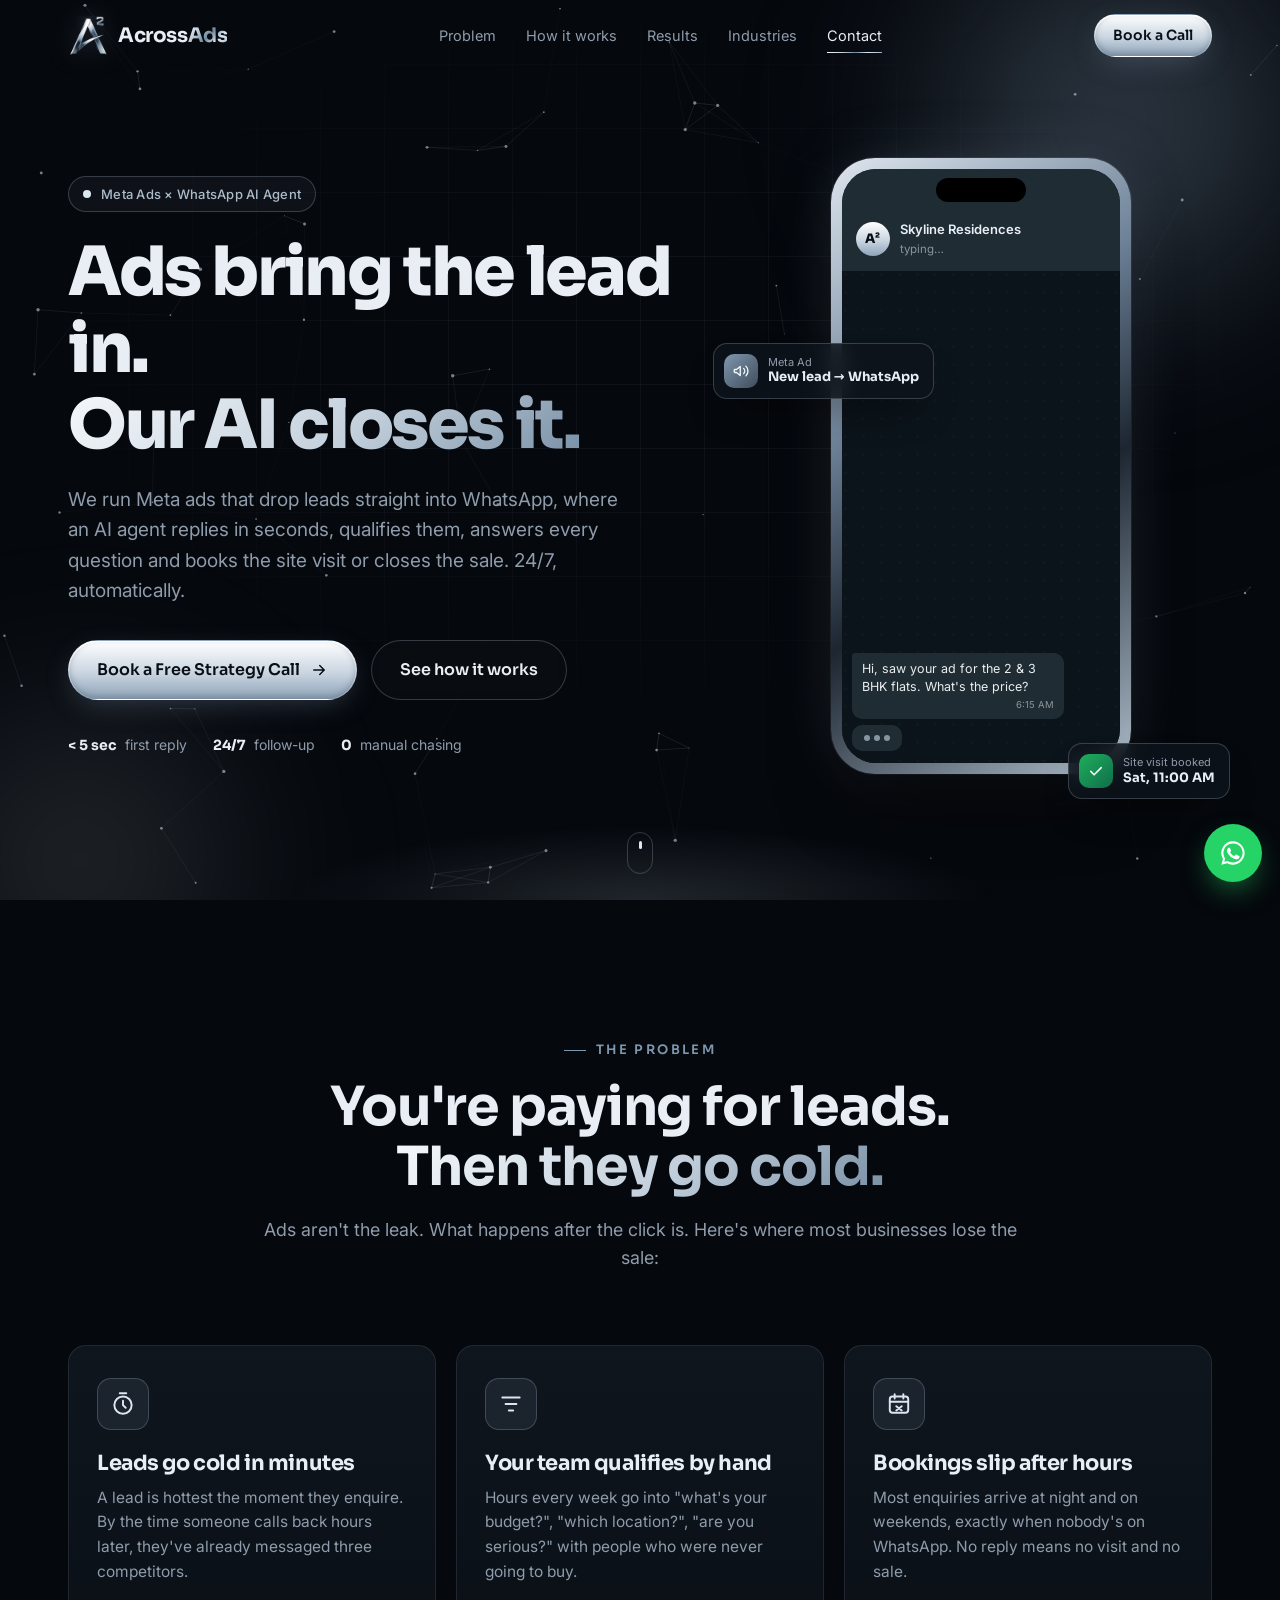
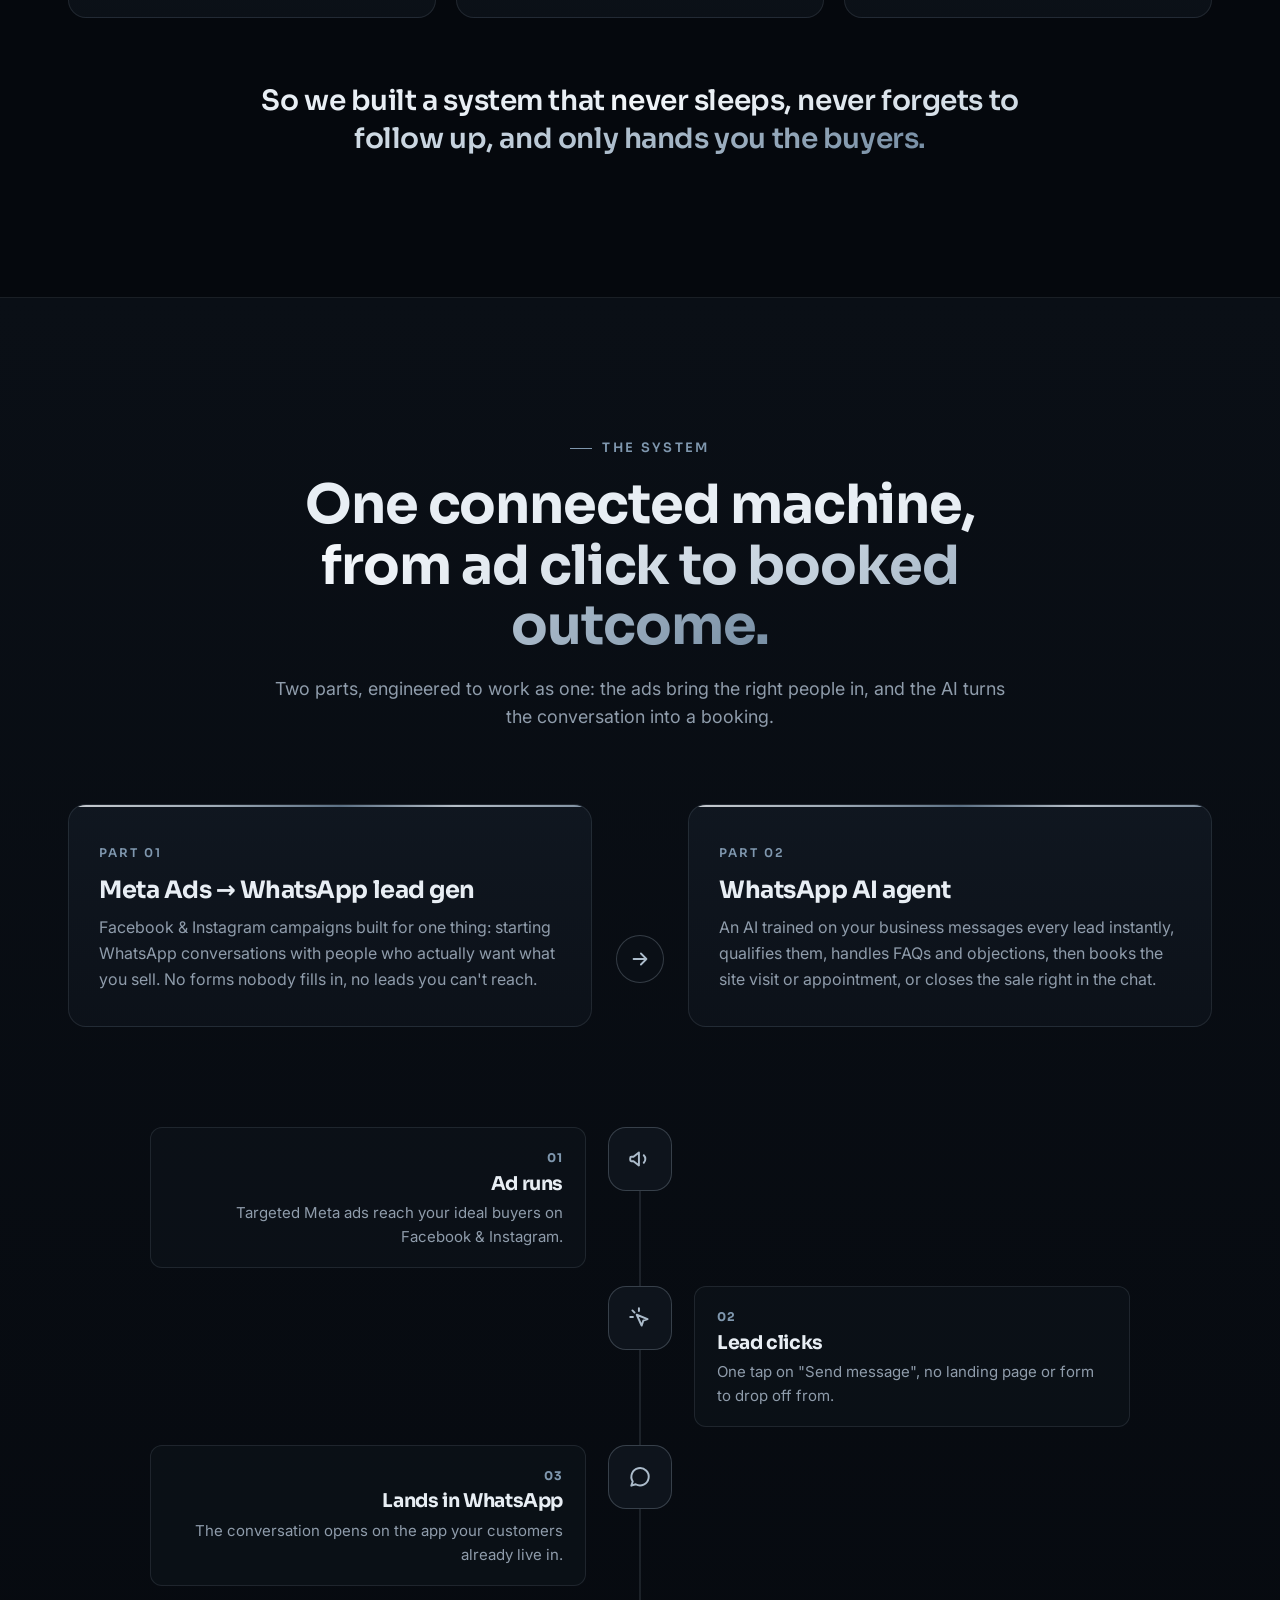
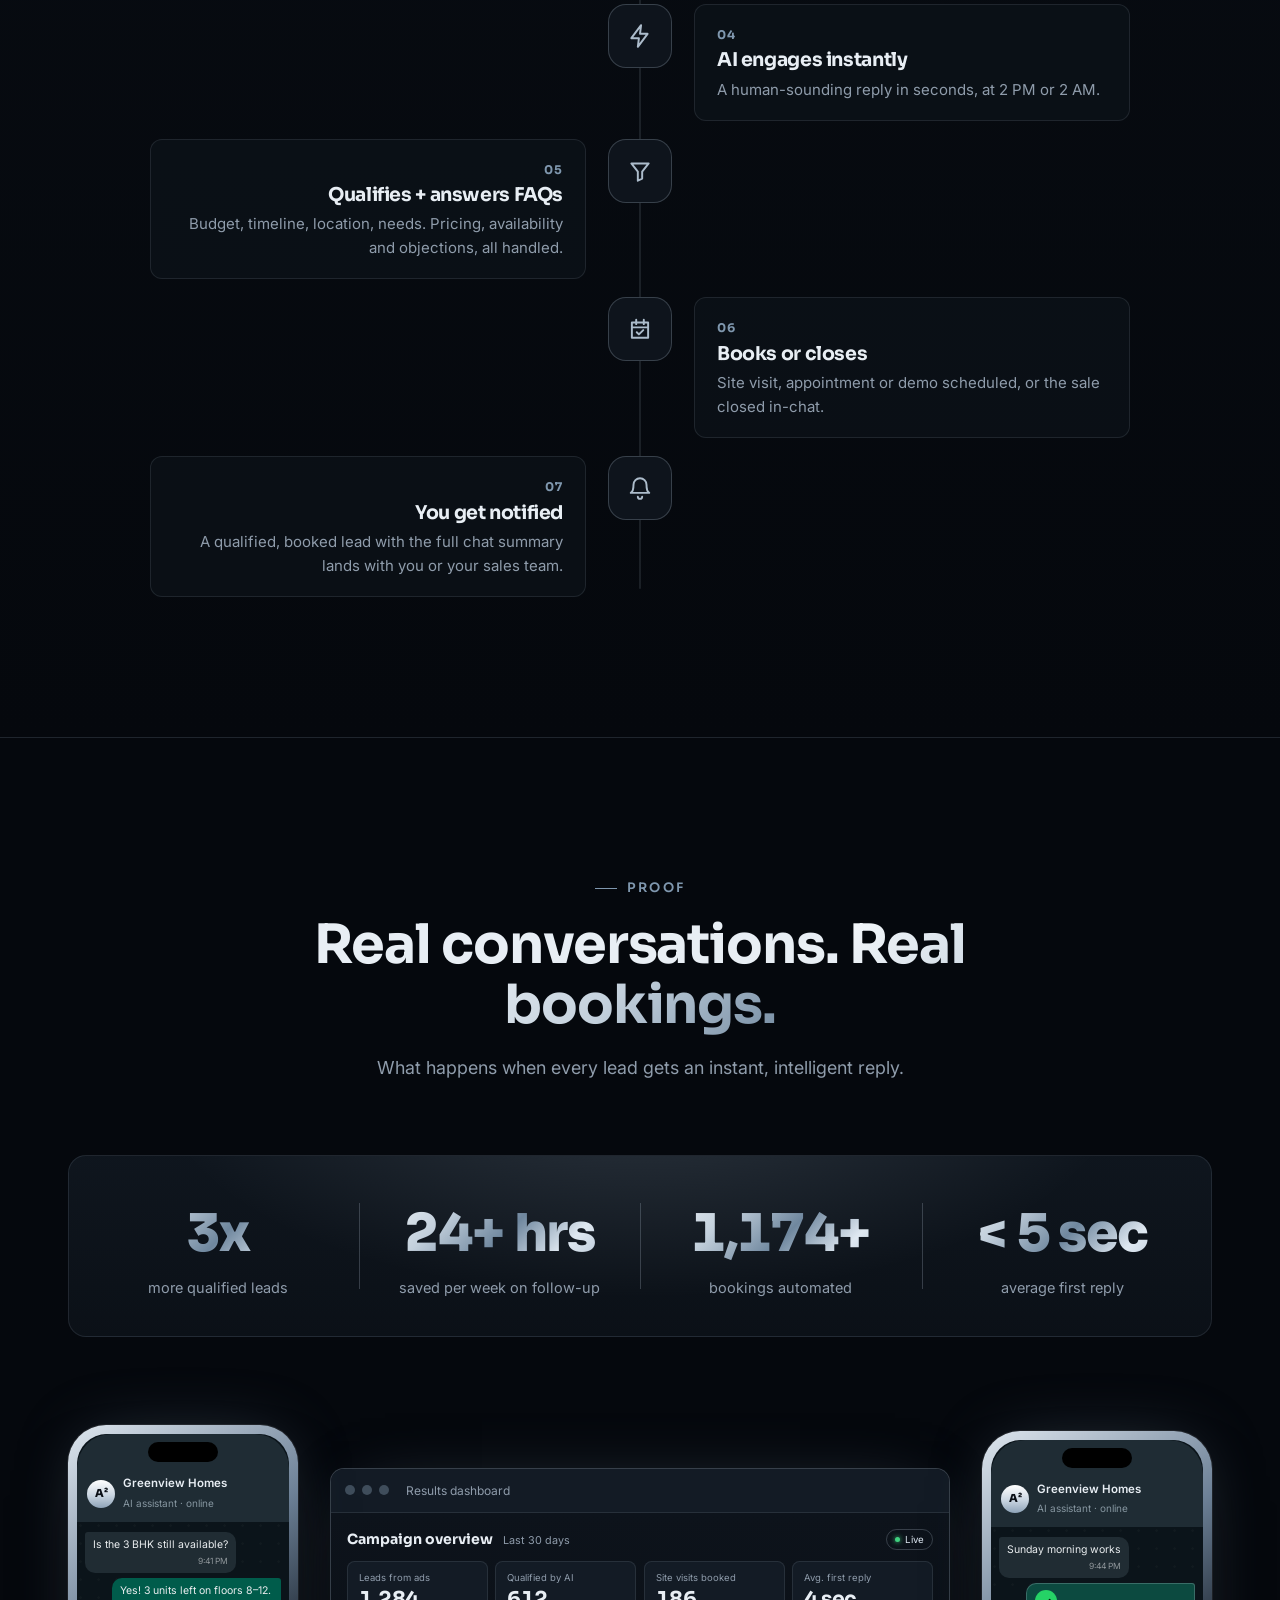
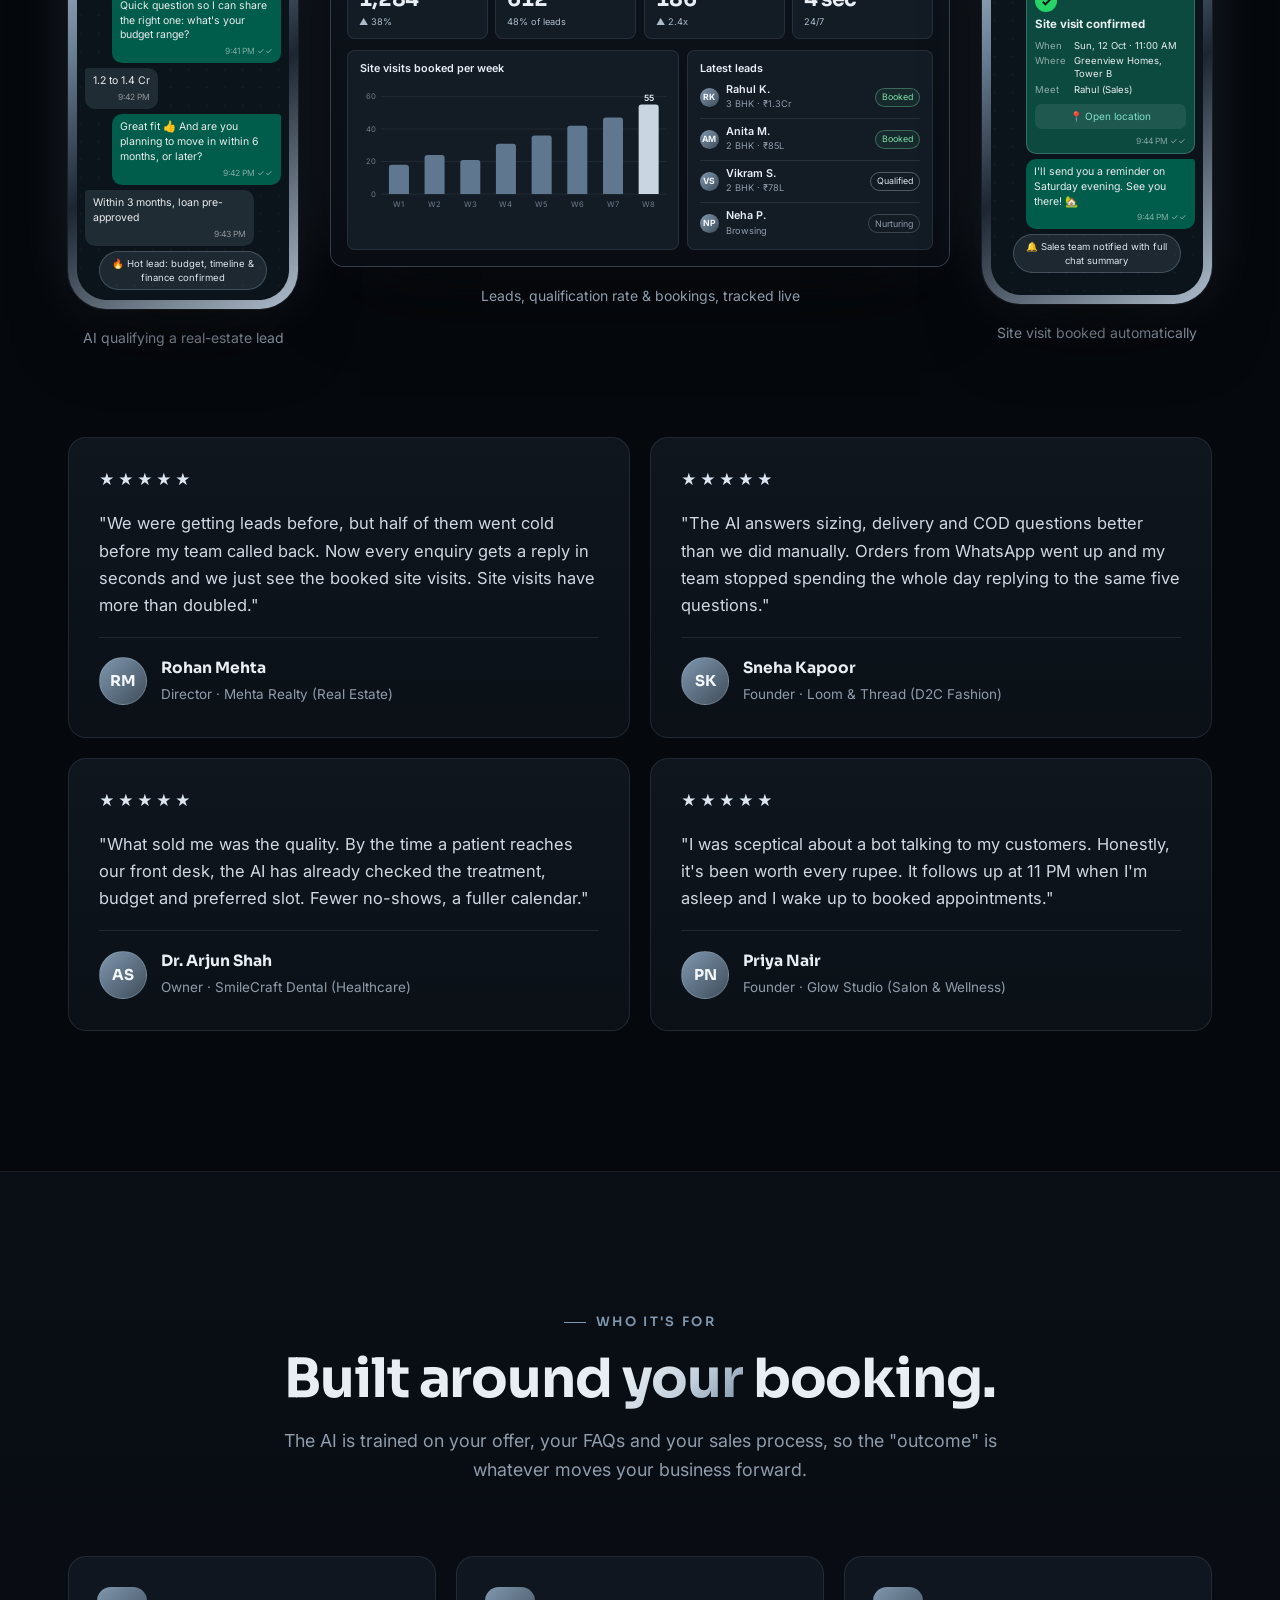
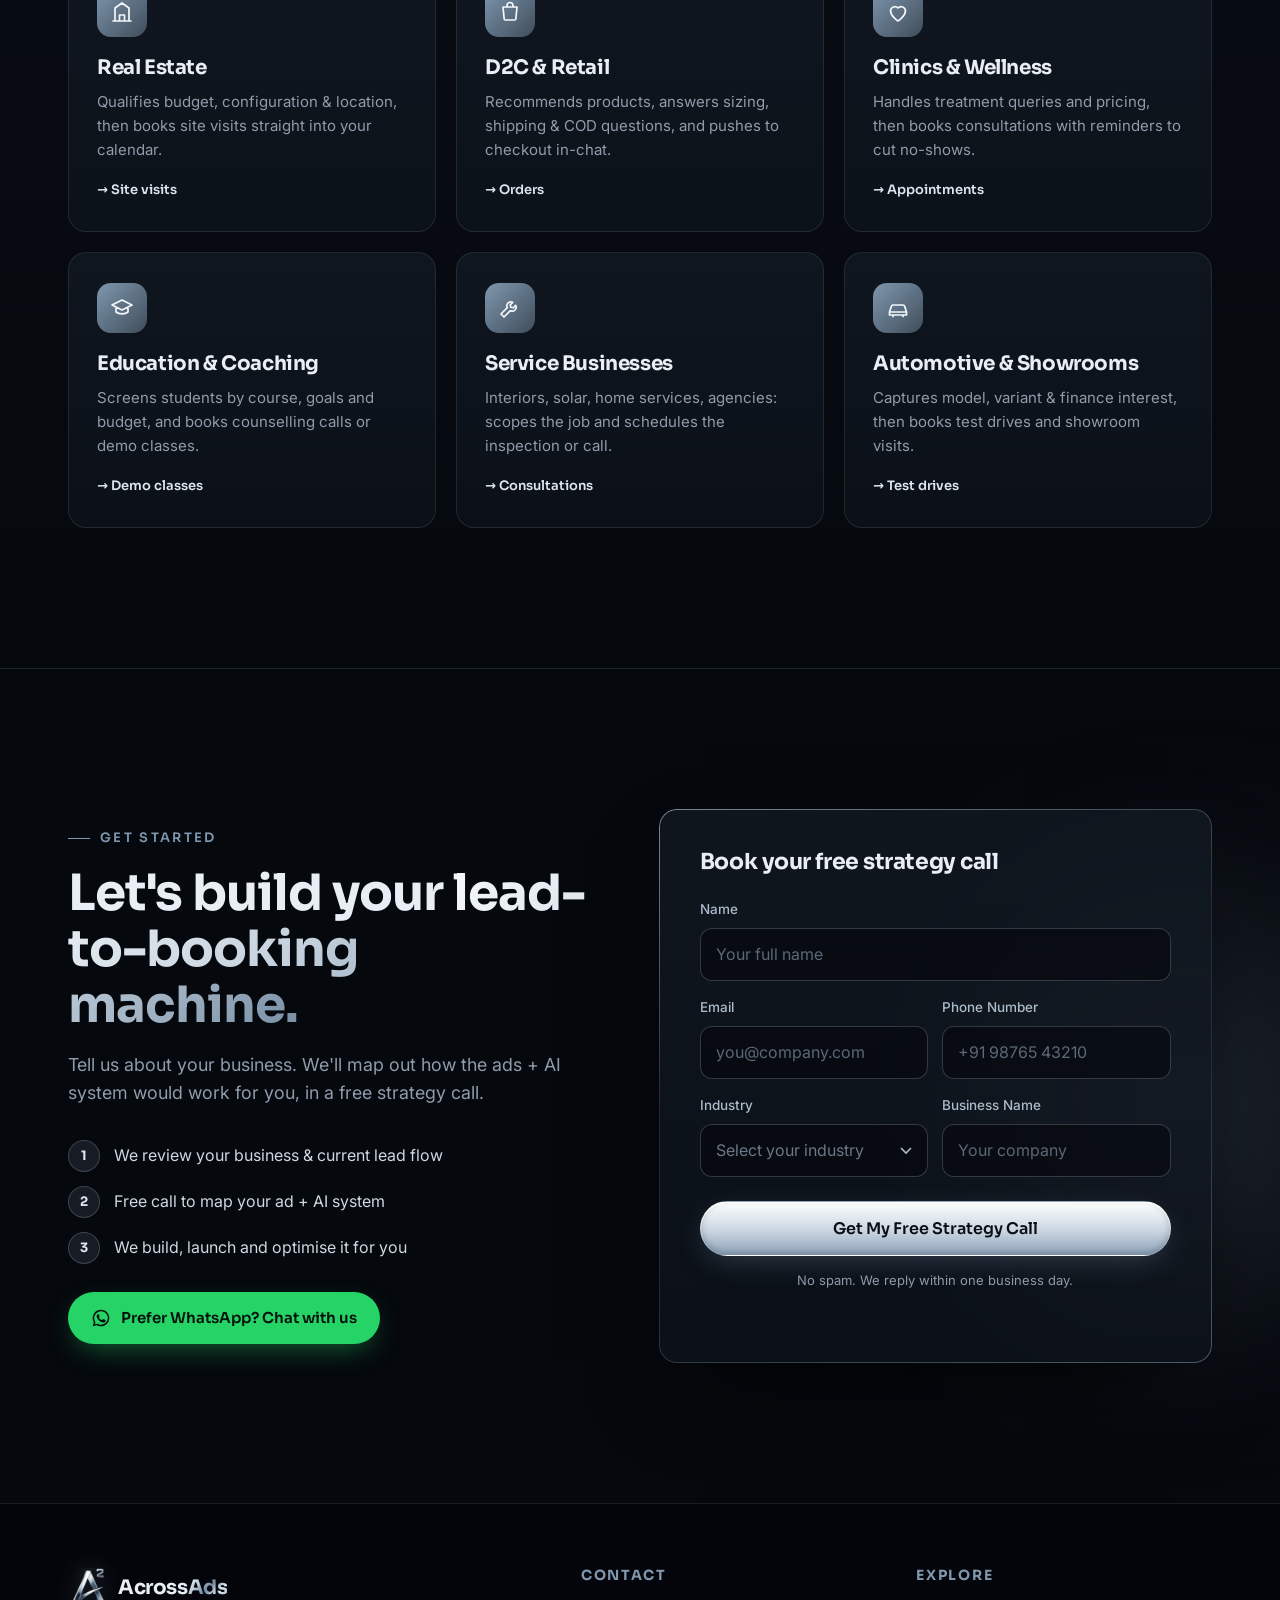
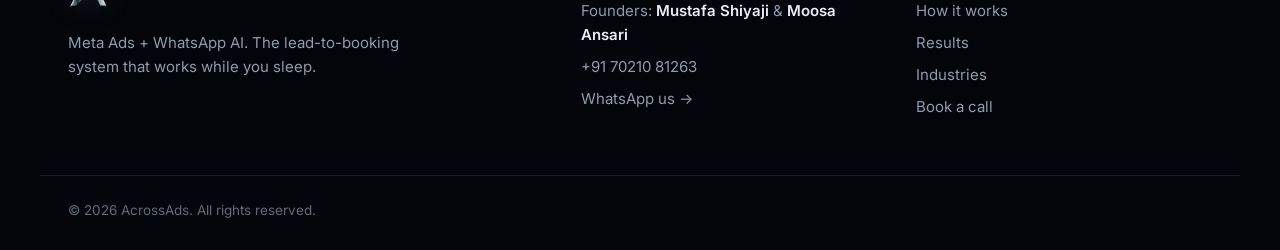
==== acrossads/index.html @ b39dac3d "Move site into acrossads/ so the Vercel build finds it The Vercel project's Root Directory is set to" ====
<!doctype html>
<html lang="en" class="no-js">
<head>
  <meta charset="utf-8" />
  <meta name="viewport" content="width=device-width, initial-scale=1, viewport-fit=cover" />
  <title>AcrossAds | Meta Ads + WhatsApp AI Lead-to-Booking System</title>
  <meta name="description" content="AcrossAds runs Meta ads that send leads straight into WhatsApp, where our AI agent replies instantly, qualifies them and books site visits or closes the sale, 24/7." />
  <meta name="theme-color" content="#05080d" />

  <!-- Social share preview. Swap the image for a 1200x630 banner when you have one. -->
  <meta property="og:title" content="AcrossAds | Ads bring the lead in. Our AI closes it." />
  <meta property="og:description" content="Meta Ads → WhatsApp → AI agent that qualifies and books, automatically." />
  <meta property="og:image" content="assets/logo-full.webp" />

  <link rel="icon" type="image/png" href="assets/favicon.png" />
  <link rel="preconnect" href="https://fonts.googleapis.com" />
  <link rel="preconnect" href="https://fonts.gstatic.com" crossorigin />
  <link href="https://fonts.googleapis.com/css2?family=Sora:wght@500;600;700;800&family=Inter:wght@400;500;600&display=swap" rel="stylesheet" />
  <link rel="stylesheet" href="styles.css" />
</head>
<body>

  <!-- =========================================================
       NAVBAR (sticky)
       ========================================================= -->
  <header class="nav" id="nav">
    <div class="container nav__inner">
      <a href="#top" class="brand" aria-label="AcrossAds home">
        <!-- Logo mark (cropped from your logo, background removed).
             To use a new file, replace assets/logo-mark.webp -->
        <img src="assets/logo-mark.webp" alt="" width="40" height="40" class="brand__mark" />
        <span class="brand__name">Across<span>Ads</span></span>
      </a>

      <nav class="nav__links" id="navLinks" aria-label="Primary">
        <a href="#problem">Problem</a>
        <a href="#system">How it works</a>
        <a href="#proof">Results</a>
        <a href="#industries">Industries</a>
        <a href="#contact">Contact</a>
        <a href="#contact" class="btn btn--chrome nav__cta-mobile">Book a Call</a>
      </nav>

      <div class="nav__right">
        <a href="#contact" class="btn btn--chrome btn--sm nav__cta">Book a Call</a>
        <button class="nav__toggle" id="navToggle" aria-label="Open menu" aria-expanded="false" aria-controls="navLinks">
          <span></span><span></span>
        </button>
      </div>
    </div>
  </header>

  <main id="top">

    <!-- =========================================================
         1. HERO
         ========================================================= -->
    <section class="hero">
      <!-- Animated background: drifting chrome/steel glows + particle mesh (canvas, see script.js) -->
      <div class="hero__bg" aria-hidden="true">
        <div class="orb orb--1" data-parallax="0.15"></div>
        <div class="orb orb--2" data-parallax="-0.1"></div>
        <canvas id="mesh"></canvas>
        <div class="hero__grid"></div>
      </div>

      <div class="container hero__inner">
        <div class="hero__copy">
          <p class="eyebrow reveal"><span class="dot"></span> Meta Ads × WhatsApp AI Agent</p>
          <h1 class="hero__title reveal">
            Ads bring the lead in.<br />
            <span class="chrome-text">Our AI closes it.</span>
          </h1>
          <p class="hero__sub reveal">
            We run Meta ads that drop leads straight into WhatsApp, where an AI agent replies in seconds,
            qualifies them, answers every question and books the site visit or closes the sale. 24/7, automatically.
          </p>
          <div class="hero__ctas reveal">
            <a href="#contact" class="btn btn--chrome btn--lg">
              Book a Free Strategy Call
              <svg viewBox="0 0 24 24" width="18" height="18" aria-hidden="true"><path d="M5 12h14M13 6l6 6-6 6" fill="none" stroke="currentColor" stroke-width="2" stroke-linecap="round" stroke-linejoin="round"/></svg>
            </a>
            <a href="#system" class="btn btn--ghost btn--lg">See how it works</a>
          </div>
          <ul class="hero__chips reveal">
            <li><strong>&lt; 5 sec</strong> first reply</li>
            <li><strong>24/7</strong> follow-up</li>
            <li><strong>0</strong> manual chasing</li>
          </ul>
        </div>

        <!-- Hero phone: animated WhatsApp conversation (messages defined in script.js → HERO_CHAT) -->
        <div class="hero__visual reveal" data-parallax="-0.06">
          <div class="float-card float-card--ad">
            <div class="float-card__icon">
              <svg viewBox="0 0 24 24" width="18" height="18" aria-hidden="true"><path d="M3 11v2a1 1 0 0 0 1 1h2l5 4V6L6 10H4a1 1 0 0 0-1 1zM15.5 8.5a5 5 0 0 1 0 7M18.5 5.5a9 9 0 0 1 0 13" fill="none" stroke="currentColor" stroke-width="1.8" stroke-linecap="round" stroke-linejoin="round"/></svg>
            </div>
            <div><small>Meta Ad</small><b>New lead → WhatsApp</b></div>
          </div>

          <div class="phone">
            <div class="phone__notch"></div>
            <div class="wa">
              <div class="wa__head">
                <div class="wa__avatar">A²</div>
                <div>
                  <b>Skyline Residences</b>
                  <small id="waStatus">AI assistant · online</small>
                </div>
              </div>
              <div class="wa__body" id="heroChat" aria-live="polite"></div>
            </div>
          </div>

          <div class="float-card float-card--booked">
            <div class="float-card__icon float-card__icon--ok">
              <svg viewBox="0 0 24 24" width="18" height="18" aria-hidden="true"><path d="M5 12.5l4.5 4.5L19 7.5" fill="none" stroke="currentColor" stroke-width="2.2" stroke-linecap="round" stroke-linejoin="round"/></svg>
            </div>
            <div><small>Site visit booked</small><b>Sat, 11:00 AM</b></div>
          </div>
        </div>
      </div>

      <a href="#problem" class="scroll-cue" aria-label="Scroll down"><span></span></a>
    </section>

    <!-- =========================================================
         2. THE PROBLEM
         ========================================================= -->
    <section class="section" id="problem">
      <div class="container">
        <div class="section__head reveal">
          <p class="kicker">The problem</p>
          <h2>You're paying for leads. <span class="chrome-text">Then they go cold.</span></h2>
          <p class="lead">Ads aren't the leak. What happens after the click is. Here's where most businesses lose the sale:</p>
        </div>

        <div class="problem-grid">
          <article class="p-card reveal">
            <div class="p-card__icon">
              <svg viewBox="0 0 24 24" width="26" height="26" aria-hidden="true"><circle cx="12" cy="13" r="8" fill="none" stroke="currentColor" stroke-width="1.8"/><path d="M12 9v4l2.5 2.5M9 2h6" fill="none" stroke="currentColor" stroke-width="1.8" stroke-linecap="round"/></svg>
            </div>
            <h3>Leads go cold in minutes</h3>
            <p>A lead is hottest the moment they enquire. By the time someone calls back hours later, they've already messaged three competitors.</p>
          </article>

          <article class="p-card reveal">
            <div class="p-card__icon">
              <svg viewBox="0 0 24 24" width="26" height="26" aria-hidden="true"><path d="M4 6h16M7 12h10M10 18h4" fill="none" stroke="currentColor" stroke-width="1.8" stroke-linecap="round"/></svg>
            </div>
            <h3>Your team qualifies by hand</h3>
            <p>Hours every week go into "what's your budget?", "which location?", "are you serious?" with people who were never going to buy.</p>
          </article>

          <article class="p-card reveal">
            <div class="p-card__icon">
              <svg viewBox="0 0 24 24" width="26" height="26" aria-hidden="true"><rect x="3.5" y="5" width="17" height="15" rx="2.5" fill="none" stroke="currentColor" stroke-width="1.8"/><path d="M3.5 10h17M8 3v4M16 3v4M9.5 14l5 4M14.5 14l-5 4" fill="none" stroke="currentColor" stroke-width="1.8" stroke-linecap="round"/></svg>
            </div>
            <h3>Bookings slip after hours</h3>
            <p>Most enquiries arrive at night and on weekends, exactly when nobody's on WhatsApp. No reply means no visit and no sale.</p>
          </article>
        </div>

        <p class="problem__bridge reveal">
          So we built a system that <span class="chrome-text">never sleeps, never forgets to follow up, and only hands you the buyers.</span>
        </p>
      </div>
    </section>

    <!-- =========================================================
         3. THE SYSTEM (how it works)
         ========================================================= -->
    <section class="section section--alt" id="system">
      <div class="container">
        <div class="section__head reveal">
          <p class="kicker">The system</p>
          <h2>One connected machine, <span class="chrome-text">from ad click to booked outcome.</span></h2>
          <p class="lead">Two parts, engineered to work as one: the ads bring the right people in, and the AI turns the conversation into a booking.</p>
        </div>

        <!-- Two pillars -->
        <div class="pillars">
          <div class="pillar reveal">
            <span class="pillar__num">Part 01</span>
            <h3>Meta Ads → WhatsApp lead gen</h3>
            <p>Facebook &amp; Instagram campaigns built for one thing: starting WhatsApp conversations with people who actually want what you sell. No forms nobody fills in, no leads you can't reach.</p>
          </div>
          <div class="pillar__link" aria-hidden="true">
            <span></span>
            <svg viewBox="0 0 24 24" width="22" height="22"><path d="M5 12h14M13 6l6 6-6 6" fill="none" stroke="currentColor" stroke-width="2" stroke-linecap="round" stroke-linejoin="round"/></svg>
          </div>
          <div class="pillar reveal">
            <span class="pillar__num">Part 02</span>
            <h3>WhatsApp AI agent</h3>
            <p>An AI trained on your business messages every lead instantly, qualifies them, handles FAQs and objections, then books the site visit or appointment, or closes the sale right in the chat.</p>
          </div>
        </div>

        <!-- Step-by-step flow. The line fills as you scroll (script.js → flow progress). -->
        <div class="flow" id="flow">
          <div class="flow__track" aria-hidden="true"><div class="flow__fill" id="flowFill"></div></div>
          <ol class="flow__list">

          <li class="step reveal">
            <div class="step__icon"><svg viewBox="0 0 24 24" aria-hidden="true"><path d="M3 11v2a1 1 0 0 0 1 1h2l5 4V6L6 10H4a1 1 0 0 0-1 1zM15.5 8.5a5 5 0 0 1 0 7" /></svg></div>
            <div class="step__body"><span class="step__n">01</span><h4>Ad runs</h4><p>Targeted Meta ads reach your ideal buyers on Facebook &amp; Instagram.</p></div>
          </li>
          <li class="step reveal">
            <div class="step__icon"><svg viewBox="0 0 24 24" aria-hidden="true"><path d="M9 9l10 4-4 1.5L13.5 19z M5 5l2 2M11 3v2.5M3 11h2.5" /></svg></div>
            <div class="step__body"><span class="step__n">02</span><h4>Lead clicks</h4><p>One tap on "Send message", no landing page or form to drop off from.</p></div>
          </li>
          <li class="step reveal">
            <div class="step__icon"><svg viewBox="0 0 24 24" aria-hidden="true"><path d="M4 20l1.3-3.9A8 8 0 1 1 8 18.7z" /></svg></div>
            <div class="step__body"><span class="step__n">03</span><h4>Lands in WhatsApp</h4><p>The conversation opens on the app your customers already live in.</p></div>
          </li>
          <li class="step reveal">
            <div class="step__icon"><svg viewBox="0 0 24 24" aria-hidden="true"><path d="M13 2L4 14h7l-1 8 9-12h-7z" /></svg></div>
            <div class="step__body"><span class="step__n">04</span><h4>AI engages instantly</h4><p>A human-sounding reply in seconds, at 2 PM or 2 AM.</p></div>
          </li>
          <li class="step reveal">
            <div class="step__icon"><svg viewBox="0 0 24 24" aria-hidden="true"><path d="M4 5h16l-6 7.5V19l-4 2v-8.5z" /></svg></div>
            <div class="step__body"><span class="step__n">05</span><h4>Qualifies + answers FAQs</h4><p>Budget, timeline, location, needs. Pricing, availability and objections, all handled.</p></div>
          </li>
          <li class="step reveal">
            <div class="step__icon"><svg viewBox="0 0 24 24" aria-hidden="true"><path d="M4.5 6h15v14h-15zM4.5 10.5h15M8.5 3.5v4M15.5 3.5v4M9 15l2 2 4-4" /></svg></div>
            <div class="step__body"><span class="step__n">06</span><h4>Books or closes</h4><p>Site visit, appointment or demo scheduled, or the sale closed in-chat.</p></div>
          </li>
          <li class="step reveal">
            <div class="step__icon"><svg viewBox="0 0 24 24" aria-hidden="true"><path d="M6 9a6 6 0 1 1 12 0c0 6 2.5 7.5 2.5 7.5h-17S6 15 6 9zM10 20a2 2 0 0 0 4 0" /></svg></div>
            <div class="step__body"><span class="step__n">07</span><h4>You get notified</h4><p>A qualified, booked lead with the full chat summary lands with you or your sales team.</p></div>
          </li>
          </ol>
        </div>
      </div>
    </section>

    <!-- =========================================================
         4. PROOF / SOCIAL PROOF
         ========================================================= -->
    <section class="section" id="proof">
      <div class="container">
        <div class="section__head reveal">
          <p class="kicker">Proof</p>
          <h2>Real conversations. <span class="chrome-text">Real bookings.</span></h2>
          <p class="lead">What happens when every lead gets an instant, intelligent reply.</p>
        </div>

        <!-- STAT STRIP
             ✏️ EDIT: change data-count (the number), data-suffix / data-prefix, and the label text.
             Counters animate from 0 when scrolled into view. -->
        <div class="stats reveal">
          <div class="stat">
            <span class="stat__num" data-count="3" data-suffix="x">0</span>
            <span class="stat__label">more qualified leads</span>
          </div>
          <div class="stat">
            <span class="stat__num" data-count="25" data-suffix="+ hrs">0</span>
            <span class="stat__label">saved per week on follow-up</span>
          </div>
          <div class="stat">
            <span class="stat__num" data-count="1200" data-suffix="+">0</span>
            <span class="stat__label">bookings automated</span>
          </div>
          <div class="stat">
            <span class="stat__num" data-count="5" data-prefix="&lt; " data-suffix=" sec">0</span>
            <span class="stat__label">average first reply</span>
          </div>
        </div>

        <!-- SCREENSHOT MOCKUPS
             These are built in HTML (sample data) so the section looks complete before you have real screenshots.
             ✏️ EDIT: change the names/numbers directly below, OR replace a whole mockup
             (the <div class="wa wa--mini">…</div> or <div class="dash">…</div> inside a frame) with:  <img src="assets/your-screenshot.jpg" alt="Describe it" />
             Phone frames suit tall WhatsApp screenshots (≈ 9:19.5). The browser frame suits dashboards (≈ 16:10). -->
        <div class="shots">
          <figure class="shot reveal">
            <div class="phone phone--sm">
              <div class="phone__notch"></div>
              <div class="phone__screen">
                <div class="wa wa--mini">
                <div class="wa__head">
                  <div class="wa__avatar">A²</div>
                  <div><b>Greenview Homes</b><small>AI assistant · online</small></div>
                </div>
                <div class="wa__body">
                  <div class="msg msg--in">Is the 3 BHK still available?<small>9:41 PM</small></div>
                  <div class="msg msg--out">Yes! 3 units left on floors 8–12. Quick question so I can share the right one: what's your budget range?<small>9:41 PM ✓✓</small></div>
                  <div class="msg msg--in">1.2 to 1.4 Cr<small>9:42 PM</small></div>
                  <div class="msg msg--out">Great fit 👍 And are you planning to move in within 6 months, or later?<small>9:42 PM ✓✓</small></div>
                  <div class="msg msg--in">Within 3 months, loan pre-approved<small>9:43 PM</small></div>
                  <div class="msg msg--tag">🔥 Hot lead: budget, timeline &amp; finance confirmed</div>
                </div>
              </div>
              </div>
            </div>
            <figcaption>AI qualifying a real-estate lead</figcaption>
          </figure>

          <figure class="shot shot--wide reveal">
            <div class="browser">
              <div class="browser__bar"><i></i><i></i><i></i><span>Results dashboard</span></div>
              <div class="browser__screen">
                <div class="dash">
                  <div class="dash__top">
                    <div><b>Campaign overview</b><span>Last 30 days</span></div>
                    <span class="dash__live"><i></i>Live</span>
                  </div>
                  <div class="dash__kpis">
                    <div class="kpi"><span>Leads from ads</span><b>1,284</b><em>▲ 38%</em></div>
                    <div class="kpi"><span>Qualified by AI</span><b>612</b><em>48% of leads</em></div>
                    <div class="kpi"><span>Site visits booked</span><b>186</b><em>▲ 2.4x</em></div>
                    <div class="kpi"><span>Avg. first reply</span><b>4 sec</b><em>24/7</em></div>
                  </div>
                  <div class="dash__main">
                    <div class="dash__panel">
                      <p class="dash__h">Site visits booked per week</p>
                      <svg class="dash__svg" viewBox="0 0 320 132" role="img" aria-label="Site visits booked per week, rising from 18 in week 1 to 55 in week 8"><line x1="22" x2="320" y1="116.0" y2="116.0" class="g"/><text x="17" y="119.0" text-anchor="end">0</text><line x1="22" x2="320" y1="82.0" y2="82.0" class="g"/><text x="17" y="85.0" text-anchor="end">20</text><line x1="22" x2="320" y1="48.0" y2="48.0" class="g"/><text x="17" y="51.0" text-anchor="end">40</text><line x1="22" x2="320" y1="14.0" y2="14.0" class="g"/><text x="17" y="17.0" text-anchor="end">60</text><path d="M30.2,116.0V88.4Q30.2,85.4 33.2,85.4H48.1Q51.1,85.4 51.1,88.4V116.0Z" class="b"><title>W1: 18 site visits booked</title></path><text x="40.6" y="129" text-anchor="middle">W1</text><path d="M67.4,116.0V78.2Q67.4,75.2 70.4,75.2H85.3Q88.3,75.2 88.3,78.2V116.0Z" class="b"><title>W2: 24 site visits booked</title></path><text x="77.9" y="129" text-anchor="middle">W2</text><path d="M104.7,116.0V83.3Q104.7,80.3 107.7,80.3H122.6Q125.6,80.3 125.6,83.3V116.0Z" class="b"><title>W3: 21 site visits booked</title></path><text x="115.1" y="129" text-anchor="middle">W3</text><path d="M141.9,116.0V66.3Q141.9,63.3 144.9,63.3H159.8Q162.8,63.3 162.8,66.3V116.0Z" class="b"><title>W4: 31 site visits booked</title></path><text x="152.4" y="129" text-anchor="middle">W4</text><path d="M179.2,116.0V57.8Q179.2,54.8 182.2,54.8H197.1Q200.1,54.8 200.1,57.8V116.0Z" class="b"><title>W5: 36 site visits booked</title></path><text x="189.6" y="129" text-anchor="middle">W5</text><path d="M216.4,116.0V47.6Q216.4,44.6 219.4,44.6H234.3Q237.3,44.6 237.3,47.6V116.0Z" class="b"><title>W6: 42 site visits booked</title></path><text x="226.9" y="129" text-anchor="middle">W6</text><path d="M253.7,116.0V39.1Q253.7,36.1 256.7,36.1H271.6Q274.6,36.1 274.6,39.1V116.0Z" class="b"><title>W7: 47 site visits booked</title></path><text x="264.1" y="129" text-anchor="middle">W7</text><path d="M290.9,116.0V25.5Q290.9,22.5 293.9,22.5H308.8Q311.8,22.5 311.8,25.5V116.0Z" class="b b--hi"><title>W8: 55 site visits booked</title></path><text x="301.4" y="129" text-anchor="middle">W8</text><text x="301.4" y="18.5" text-anchor="middle" class="v">55</text></svg>
                    </div>
                    <div class="dash__panel">
                      <p class="dash__h">Latest leads</p>
                      <ul class="dash__leads">
                        <li><span class="av">RK</span><div><b>Rahul K.</b><small>3 BHK · ₹1.3Cr</small></div><em class="st st--ok">Booked</em></li>
                        <li><span class="av">AM</span><div><b>Anita M.</b><small>2 BHK · ₹85L</small></div><em class="st st--ok">Booked</em></li>
                        <li><span class="av">VS</span><div><b>Vikram S.</b><small>2 BHK · ₹78L</small></div><em class="st st--q">Qualified</em></li>
                        <li><span class="av">NP</span><div><b>Neha P.</b><small>Browsing</small></div><em class="st">Nurturing</em></li>
                      </ul>
                    </div>
                  </div>
                </div>
              </div>
            </div>
            <figcaption>Leads, qualification rate &amp; bookings, tracked live</figcaption>
          </figure>

          <figure class="shot reveal">
            <div class="phone phone--sm">
              <div class="phone__notch"></div>
              <div class="phone__screen">
                <div class="wa wa--mini">
                <div class="wa__head">
                  <div class="wa__avatar">A²</div>
                  <div><b>Greenview Homes</b><small>AI assistant · online</small></div>
                </div>
                <div class="wa__body">
                  <div class="msg msg--in">Sunday morning works<small>9:44 PM</small></div>
                  <div class="msg msg--out booking">
                    <span class="booking__ok">✓</span>
                    <b>Site visit confirmed</b>
                    <dl>
                      <dt>When</dt><dd>Sun, 12 Oct · 11:00 AM</dd>
                      <dt>Where</dt><dd>Greenview Homes, Tower B</dd>
                      <dt>Meet</dt><dd>Rahul (Sales)</dd>
                    </dl>
                    <span class="booking__btn">📍 Open location</span>
                    <small>9:44 PM ✓✓</small>
                  </div>
                  <div class="msg msg--out">I'll send you a reminder on Saturday evening. See you there! 🏡<small>9:44 PM ✓✓</small></div>
                  <div class="msg msg--tag">🔔 Sales team notified with full chat summary</div>
                </div>
              </div>
              </div>
            </div>
            <figcaption>Site visit booked automatically</figcaption>
          </figure>
        </div>

        <!-- TESTIMONIALS
             ⚠️ PLACEHOLDERS: these are sample testimonials. Replace them with real ones from your
             clients before running traffic to this page.
             ✏️ EDIT: quote text, name, business/industry, and the photo. For a photo, replace
             <div class="t-card__avatar">RM</div> with  <img class="t-card__avatar" src="assets/client.jpg" alt="Name" /> -->
        <div class="testimonials">
          <blockquote class="t-card reveal">
            <div class="t-card__stars" aria-label="5 out of 5">★★★★★</div>
            <p>"We were getting leads before, but half of them went cold before my team called back. Now every enquiry gets a reply in seconds and we just see the booked site visits. Site visits have more than doubled."</p>
            <footer>
              <div class="t-card__avatar">RM</div>
              <div><b>Rohan Mehta</b><small>Director · Mehta Realty (Real Estate)</small></div>
            </footer>
          </blockquote>

          <blockquote class="t-card reveal">
            <div class="t-card__stars" aria-label="5 out of 5">★★★★★</div>
            <p>"The AI answers sizing, delivery and COD questions better than we did manually. Orders from WhatsApp went up and my team stopped spending the whole day replying to the same five questions."</p>
            <footer>
              <div class="t-card__avatar">SK</div>
              <div><b>Sneha Kapoor</b><small>Founder · Loom &amp; Thread (D2C Fashion)</small></div>
            </footer>
          </blockquote>

          <blockquote class="t-card reveal">
            <div class="t-card__stars" aria-label="5 out of 5">★★★★★</div>
            <p>"What sold me was the quality. By the time a patient reaches our front desk, the AI has already checked the treatment, budget and preferred slot. Fewer no-shows, a fuller calendar."</p>
            <footer>
              <div class="t-card__avatar">AS</div>
              <div><b>Dr. Arjun Shah</b><small>Owner · SmileCraft Dental (Healthcare)</small></div>
            </footer>
          </blockquote>

          <blockquote class="t-card reveal">
            <div class="t-card__stars" aria-label="5 out of 5">★★★★★</div>
            <p>"I was sceptical about a bot talking to my customers. Honestly, it's been worth every rupee. It follows up at 11 PM when I'm asleep and I wake up to booked appointments."</p>
            <footer>
              <div class="t-card__avatar">PN</div>
              <div><b>Priya Nair</b><small>Founder · Glow Studio (Salon &amp; Wellness)</small></div>
            </footer>
          </blockquote>
        </div>
      </div>
    </section>

    <!-- =========================================================
         5. WHO IT'S FOR
         ========================================================= -->
    <section class="section section--alt" id="industries">
      <div class="container">
        <div class="section__head reveal">
          <p class="kicker">Who it's for</p>
          <h2>Built around <span class="chrome-text">your</span> booking.</h2>
          <p class="lead">The AI is trained on your offer, your FAQs and your sales process, so the "outcome" is whatever moves your business forward.</p>
        </div>

        <!-- ✏️ EDIT: add/remove industry cards freely. -->
        <div class="industries">
          <article class="i-card reveal">
            <div class="i-card__icon"><svg viewBox="0 0 24 24" aria-hidden="true"><path d="M3 21h18M5 21V8l7-5 7 5v13M9.5 21v-6h5v6"/></svg></div>
            <h3>Real Estate</h3>
            <p>Qualifies budget, configuration &amp; location, then books site visits straight into your calendar.</p>
            <span class="i-card__tag">→ Site visits</span>
          </article>
          <article class="i-card reveal">
            <div class="i-card__icon"><svg viewBox="0 0 24 24" aria-hidden="true"><path d="M5 7h14l-1.2 12.2a1 1 0 0 1-1 .8H7.2a1 1 0 0 1-1-.8zM9 7V5.5a3 3 0 0 1 6 0V7"/></svg></div>
            <h3>D2C &amp; Retail</h3>
            <p>Recommends products, answers sizing, shipping &amp; COD questions, and pushes to checkout in-chat.</p>
            <span class="i-card__tag">→ Orders</span>
          </article>
          <article class="i-card reveal">
            <div class="i-card__icon"><svg viewBox="0 0 24 24" aria-hidden="true"><path d="M12 21s-7.5-4.6-7.5-10.4A4.4 4.4 0 0 1 12 8a4.4 4.4 0 0 1 7.5 2.6C19.5 16.4 12 21 12 21z"/></svg></div>
            <h3>Clinics &amp; Wellness</h3>
            <p>Handles treatment queries and pricing, then books consultations with reminders to cut no-shows.</p>
            <span class="i-card__tag">→ Appointments</span>
          </article>
          <article class="i-card reveal">
            <div class="i-card__icon"><svg viewBox="0 0 24 24" aria-hidden="true"><path d="M2 9l10-5 10 5-10 5zM6 11v5c3 2.5 9 2.5 12 0v-5"/></svg></div>
            <h3>Education &amp; Coaching</h3>
            <p>Screens students by course, goals and budget, and books counselling calls or demo classes.</p>
            <span class="i-card__tag">→ Demo classes</span>
          </article>
          <article class="i-card reveal">
            <div class="i-card__icon"><svg viewBox="0 0 24 24" aria-hidden="true"><path d="M14.7 6.3a4 4 0 0 0-5.4 5.4L3 18l3 3 6.3-6.3a4 4 0 0 0 5.4-5.4l-2.5 2.5-2.4-.6-.6-2.4z"/></svg></div>
            <h3>Service Businesses</h3>
            <p>Interiors, solar, home services, agencies: scopes the job and schedules the inspection or call.</p>
            <span class="i-card__tag">→ Consultations</span>
          </article>
          <article class="i-card reveal">
            <div class="i-card__icon"><svg viewBox="0 0 24 24" aria-hidden="true"><path d="M5 16h14M3.5 16l1.8-5.4A2 2 0 0 1 7.2 9h9.6a2 2 0 0 1 1.9 1.6L20.5 16v3h-17zM7 19v1.5M17 19v1.5"/></svg></div>
            <h3>Automotive &amp; Showrooms</h3>
            <p>Captures model, variant &amp; finance interest, then books test drives and showroom visits.</p>
            <span class="i-card__tag">→ Test drives</span>
          </article>
        </div>
      </div>
    </section>

    <!-- =========================================================
         6. CONTACT / LEAD FORM
         ========================================================= -->
    <section class="section contact" id="contact">
      <div class="container contact__inner">
        <div class="contact__copy reveal">
          <p class="kicker">Get started</p>
          <h2>Let's build your <span class="chrome-text">lead-to-booking machine.</span></h2>
          <p class="lead">Tell us about your business. We'll map out how the ads + AI system would work for you, in a free strategy call.</p>

          <ul class="next-steps">
            <li><span>1</span> We review your business &amp; current lead flow</li>
            <li><span>2</span> Free call to map your ad + AI system</li>
            <li><span>3</span> We build, launch and optimise it for you</li>
          </ul>

          <a class="btn btn--wa" href="https://wa.me/917021081263?text=Hi%20AcrossAds%2C%20I%27d%20like%20to%20know%20more%20about%20the%20Meta%20Ads%20%2B%20WhatsApp%20AI%20system." target="_blank" rel="noopener">
            <svg viewBox="0 0 24 24" width="20" height="20" aria-hidden="true"><path fill="currentColor" d="M12 2a10 10 0 0 0-8.6 15.1L2 22l5-1.3A10 10 0 1 0 12 2zm0 18.2a8.2 8.2 0 0 1-4.2-1.2l-.3-.2-3 .8.8-2.9-.2-.3A8.2 8.2 0 1 1 12 20.2zm4.5-6.1c-.2-.1-1.5-.7-1.7-.8s-.4-.1-.6.1-.7.8-.8 1-.3.2-.5.1a6.7 6.7 0 0 1-3.3-2.9c-.3-.4.3-.4.7-1.4.1-.2 0-.3 0-.4l-.8-1.8c-.2-.5-.4-.4-.6-.4h-.5a1 1 0 0 0-.7.3 3 3 0 0 0-.9 2.2 5.2 5.2 0 0 0 1.1 2.7 11.8 11.8 0 0 0 4.5 4c1.7.7 2.3.8 3.2.6a2.7 2.7 0 0 0 1.8-1.3 2.2 2.2 0 0 0 .2-1.3c-.1-.1-.3-.2-.5-.3z"/></svg>
            Prefer WhatsApp? Chat with us
          </a>
        </div>

        <!-- ─────────────────────────────────────────────────────────
             LEAD FORM → sends to your email via Web3Forms (free, no backend)
             SETUP (2 minutes):
               1. Go to https://web3forms.com, enter the email you want leads sent to.
               2. They email you an Access Key.
               3. Paste it into the value="" of the access_key input below
                  (replace YOUR_WEB3FORMS_ACCESS_KEY).
             Until a key is added, submitting opens the visitor's email app
             with the details pre-filled (mailto fallback, see script.js → FALLBACK_EMAIL).
             ───────────────────────────────────────────────────────── -->
        <form class="form reveal" id="leadForm" action="https://api.web3forms.com/submit" method="POST" novalidate>
          <!-- 👇 PASTE YOUR WEB3FORMS ACCESS KEY HERE -->
          <input type="hidden" name="access_key" value="YOUR_WEB3FORMS_ACCESS_KEY" />
          <input type="hidden" name="subject" value="New lead from AcrossAds website" />
          <input type="hidden" name="from_name" value="AcrossAds Website" />
          <!-- Honeypot spam trap (leave empty, hidden from humans) -->
          <input type="checkbox" name="botcheck" class="hp" tabindex="-1" autocomplete="off" />

          <h3 class="form__title">Book your free strategy call</h3>

          <div class="field">
            <label for="f-name">Name</label>
            <input id="f-name" name="name" type="text" autocomplete="name" placeholder="Your full name" required />
          </div>

          <div class="field-row">
            <div class="field">
              <label for="f-email">Email</label>
              <input id="f-email" name="email" type="email" autocomplete="email" placeholder="you@company.com" required />
            </div>
            <div class="field">
              <label for="f-phone">Phone Number</label>
              <input id="f-phone" name="phone" type="tel" autocomplete="tel" inputmode="tel" placeholder="+91 98765 43210" required pattern="[0-9+\-\s()]{7,}" />
            </div>
          </div>

          <div class="field-row">
            <div class="field">
              <label for="f-industry">Industry</label>
              <select id="f-industry" name="industry" required>
                <option value="" disabled selected>Select your industry</option>
                <option>Real Estate</option>
                <option>D2C / E-commerce</option>
                <option>Retail</option>
                <option>Clinic / Healthcare / Wellness</option>
                <option>Education / Coaching</option>
                <option>Services (Interiors, Solar, Home services…)</option>
                <option>Automotive</option>
                <option>Other</option>
              </select>
            </div>
            <div class="field">
              <label for="f-business">Business Name</label>
              <input id="f-business" name="business_name" type="text" autocomplete="organization" placeholder="Your company" required />
            </div>
          </div>

          <button type="submit" class="btn btn--chrome btn--lg btn--block" id="submitBtn">
            <span class="btn__label">Get My Free Strategy Call</span>
            <span class="btn__spinner" aria-hidden="true"></span>
          </button>
          <p class="form__note">No spam. We reply within one business day.</p>
          <p class="form__status" id="formStatus" role="status" aria-live="polite"></p>
        </form>
      </div>
    </section>
  </main>

  <!-- =========================================================
       7. FOOTER
       ========================================================= -->
  <footer class="footer">
    <div class="container footer__inner">
      <div class="footer__brand">
        <a href="#top" class="brand">
          <img src="assets/logo-mark.webp" alt="" width="40" height="40" class="brand__mark" />
          <span class="brand__name">Across<span>Ads</span></span>
        </a>
        <p>Meta Ads + WhatsApp AI. The lead-to-booking system that works while you sleep.</p>
      </div>

      <div class="footer__col">
        <h4>Contact</h4>
        <p>Founders: <b>Mustafa Shiyaji</b> &amp; <b>Moosa Ansari</b></p>
        <p><a href="tel:+917021081263">+91 70210 81263</a></p>
        <p><a href="https://wa.me/917021081263" target="_blank" rel="noopener">WhatsApp us →</a></p>
      </div>

      <div class="footer__col">
        <h4>Explore</h4>
        <p><a href="#system">How it works</a></p>
        <p><a href="#proof">Results</a></p>
        <p><a href="#industries">Industries</a></p>
        <p><a href="#contact">Book a call</a></p>
      </div>
    </div>
    <div class="container footer__base">
      <span>© <span id="year"></span> AcrossAds. All rights reserved.</span>
    </div>
  </footer>

  <!-- Floating WhatsApp click-to-chat button (number: 7021081263, +91 India code assumed) -->
  <a class="wa-float" href="https://wa.me/917021081263?text=Hi%20AcrossAds%2C%20I%27d%20like%20to%20know%20more." target="_blank" rel="noopener" aria-label="Chat with AcrossAds on WhatsApp">
    <svg viewBox="0 0 24 24" width="28" height="28" aria-hidden="true"><path fill="currentColor" d="M12 2a10 10 0 0 0-8.6 15.1L2 22l5-1.3A10 10 0 1 0 12 2zm0 18.2a8.2 8.2 0 0 1-4.2-1.2l-.3-.2-3 .8.8-2.9-.2-.3A8.2 8.2 0 1 1 12 20.2zm4.5-6.1c-.2-.1-1.5-.7-1.7-.8s-.4-.1-.6.1-.7.8-.8 1-.3.2-.5.1a6.7 6.7 0 0 1-3.3-2.9c-.3-.4.3-.4.7-1.4.1-.2 0-.3 0-.4l-.8-1.8c-.2-.5-.4-.4-.6-.4h-.5a1 1 0 0 0-.7.3 3 3 0 0 0-.9 2.2 5.2 5.2 0 0 0 1.1 2.7 11.8 11.8 0 0 0 4.5 4c1.7.7 2.3.8 3.2.6a2.7 2.7 0 0 0 1.8-1.3 2.2 2.2 0 0 0 .2-1.3c-.1-.1-.3-.2-.5-.3z"/></svg>
  </a>

  <script src="script.js" defer></script>
</body>
</html>
---- acrossads/styles.css ----
/* =============================================================
   AcrossAds: styles
   Palette pulled from the logo: blue-black background, brushed
   chrome/silver, and the cool steel-blue in the logo's shading.
   Change the brand look by editing the tokens in :root.
   ============================================================= */

:root {
  /* Backgrounds (logo backdrop: near-black with a blue cast) */
  --bg: #05080d;
  --bg-2: #0a0f16;
  --surface: #0e141c;
  --surface-2: #131b25;
  --line: rgba(172, 188, 203, 0.13);
  --line-strong: rgba(172, 188, 203, 0.26);

  /* Chrome + steel (the "A²" mark) */
  --chrome-hi: #f3f7fb;
  --chrome: #dce6f0;
  --steel-lt: #acbccb;
  --steel: #7f97ae;
  --steel-dk: #5f7890;
  --gunmetal: #3f4d5b;

  /* Text */
  --text: #e8eef4;
  --muted: #8f9cab;

  /* Signature gradients */
  --grad-chrome: linear-gradient(135deg, #f6f9fc 0%, #c3d0dc 28%, #6f879e 52%, #dfe8f1 74%, #9aaec1 100%);
  --grad-chrome-soft: linear-gradient(180deg, #ffffff 0%, #c9d5e1 55%, #8ea3b8 100%);
  --grad-steel: linear-gradient(135deg, #7f97ae, #3f4d5b);
  --glow: rgba(143, 170, 196, 0.35);

  --wa: #25d366; /* WhatsApp green, used only on WhatsApp buttons */

  --radius: 18px;
  --radius-sm: 12px;
  --nav-h: 72px;
  --ease: cubic-bezier(0.22, 1, 0.36, 1);

  --font-display: "Sora", system-ui, sans-serif;
  --font-body: "Inter", system-ui, -apple-system, "Segoe UI", sans-serif;
}

/* ---------- Base ---------- */
*, *::before, *::after { box-sizing: border-box; }
html { scroll-behavior: smooth; scroll-padding-top: calc(var(--nav-h) + 8px); -webkit-text-size-adjust: 100%; }
body {
  margin: 0;
  background: var(--bg);
  color: var(--text);
  font-family: var(--font-body);
  font-size: 16px;
  line-height: 1.6;
  -webkit-font-smoothing: antialiased;
  overflow-x: hidden;
}
img { max-width: 100%; display: block; }
a { color: inherit; text-decoration: none; }
h1, h2, h3, h4 { font-family: var(--font-display); line-height: 1.12; margin: 0; letter-spacing: -0.02em; }
p { margin: 0; }
::selection { background: var(--steel-dk); color: #fff; }
:focus-visible { outline: 2px solid var(--chrome); outline-offset: 3px; border-radius: 6px; }

.container { width: 100%; max-width: 1200px; margin: 0 auto; padding: 0 16px; }
@media (min-width: 640px) { .container { padding: 0 28px; } }

.chrome-text {
  background: var(--grad-chrome);
  background-size: 200% 200%;
  -webkit-background-clip: text;
  background-clip: text;
  color: transparent;
  animation: sheen 8s ease-in-out infinite;
}
@keyframes sheen { 0%, 100% { background-position: 0% 50%; } 50% { background-position: 100% 50%; } }

/* ---------- Buttons ---------- */
.btn {
  --pad-y: 13px; --pad-x: 22px;
  position: relative;
  display: inline-flex; align-items: center; justify-content: center; gap: 10px;
  padding: var(--pad-y) var(--pad-x);
  border-radius: 999px;
  font-family: var(--font-display);
  font-weight: 600; font-size: 15px;
  border: 1px solid transparent;
  cursor: pointer;
  transition: transform .25s var(--ease), box-shadow .25s var(--ease), background-color .25s, border-color .25s;
  overflow: hidden;
  white-space: nowrap;
}
.btn svg { transition: transform .25s var(--ease); }
.btn:hover svg { transform: translateX(3px); }
.btn--sm { --pad-y: 9px; --pad-x: 18px; font-size: 14px; }
.btn--lg { --pad-y: 16px; --pad-x: 28px; font-size: 16px; }
.btn--block { width: 100%; }

/* Brushed-chrome primary button, matching the logo finish */
.btn--chrome {
  color: #0a0f16;
  background: var(--grad-chrome-soft);
  box-shadow: inset 0 1px 0 rgba(255,255,255,.9), inset 0 -2px 6px rgba(63,77,91,.35), 0 8px 30px -8px var(--glow);
}
.btn--chrome::after { /* moving light sweep on hover */
  content: ""; position: absolute; inset: 0;
  background: linear-gradient(110deg, transparent 30%, rgba(255,255,255,.75) 50%, transparent 70%);
  transform: translateX(-120%);
  transition: transform .7s var(--ease);
}
.btn--chrome:hover { transform: translateY(-2px); box-shadow: inset 0 1px 0 #fff, inset 0 -2px 6px rgba(63,77,91,.35), 0 14px 40px -10px rgba(172,188,203,.6); }
.btn--chrome:hover::after { transform: translateX(120%); }
.btn--chrome:active { transform: translateY(0); }

.btn--ghost { color: var(--text); border-color: var(--line-strong); background: rgba(255,255,255,.02); backdrop-filter: blur(6px); }
.btn--ghost:hover { border-color: var(--steel-lt); background: rgba(172,188,203,.08); transform: translateY(-2px); }

.btn--wa { color: #04120a; background: var(--wa); margin-top: 28px; box-shadow: 0 10px 30px -10px rgba(37,211,102,.55); }
.btn--wa:hover { transform: translateY(-2px); filter: brightness(1.06); }

/* ---------- Navbar ---------- */
.nav {
  position: fixed; inset: 0 0 auto 0; z-index: 50;
  height: var(--nav-h);
  transition: background-color .3s, border-color .3s, backdrop-filter .3s;
  border-bottom: 1px solid transparent;
}
.nav.is-scrolled { background: rgba(5, 8, 13, 0.78); backdrop-filter: blur(14px) saturate(140%); -webkit-backdrop-filter: blur(14px) saturate(140%); border-color: var(--line); }
.nav__inner { height: 100%; display: flex; align-items: center; justify-content: space-between; gap: 20px; }

.brand { display: inline-flex; align-items: center; gap: 10px; }
.brand__mark { width: 40px; height: 40px; filter: drop-shadow(0 0 12px rgba(172,188,203,.25)); }
.brand__name { font-family: var(--font-display); font-weight: 700; font-size: 20px; letter-spacing: -0.02em; }
.brand__name span { background: var(--grad-chrome); -webkit-background-clip: text; background-clip: text; color: transparent; }

.nav__links { display: flex; align-items: center; gap: 30px; font-size: 14.5px; color: var(--muted); }
.nav__links a:not(.btn) { position: relative; transition: color .2s; }
.nav__links a:not(.btn)::after {
  content: ""; position: absolute; left: 0; right: 0; bottom: -6px; height: 1px;
  background: var(--grad-chrome); transform: scaleX(0); transform-origin: left; transition: transform .3s var(--ease);
}
.nav__links a:not(.btn):hover, .nav__links a.is-active { color: var(--text); }
.nav__links a:not(.btn):hover::after, .nav__links a.is-active::after { transform: scaleX(1); }
.nav__cta-mobile { display: none; }

.nav__right { display: flex; align-items: center; gap: 12px; }
.nav__toggle { display: none; width: 42px; height: 42px; border-radius: 12px; border: 1px solid var(--line-strong); background: rgba(255,255,255,.03); cursor: pointer; position: relative; }
.nav__toggle span { position: absolute; left: 11px; right: 11px; height: 2px; border-radius: 2px; background: var(--text); transition: transform .3s var(--ease), top .3s var(--ease); }
.nav__toggle span:first-child { top: 16px; }
.nav__toggle span:last-child { top: 24px; }
.nav.is-open .nav__toggle span:first-child { top: 20px; transform: rotate(45deg); }
.nav.is-open .nav__toggle span:last-child { top: 20px; transform: rotate(-45deg); }

@media (max-width: 900px) {
  .nav__toggle { display: block; }
  .nav__cta { display: none; }
  .nav__links {
    position: fixed; top: var(--nav-h); left: 0; right: 0;
    flex-direction: column; align-items: stretch; gap: 0;
    padding: 12px 16px 24px;
    background: rgba(5, 8, 13, 0.97); backdrop-filter: blur(16px);
    border-bottom: 1px solid var(--line);
    font-size: 17px; color: var(--text);
    transform: translateY(-12px); opacity: 0; pointer-events: none;
    transition: transform .3s var(--ease), opacity .3s;
  }
  .nav__links a:not(.btn) { padding: 14px 4px; border-bottom: 1px solid var(--line); }
  .nav__links a:not(.btn)::after { display: none; }
  .nav__cta-mobile { display: inline-flex; margin-top: 18px; }
  .nav.is-open { background: rgba(5, 8, 13, 0.97); border-color: var(--line); }
  .nav.is-open .nav__links { transform: none; opacity: 1; pointer-events: auto; }
}
@media (min-width: 901px) and (max-width: 1040px) { .nav__links { gap: 20px; } }

/* ---------- Hero ---------- */
.hero {
  position: relative;
  min-height: 100svh;
  padding: calc(var(--nav-h) + 40px) 0 80px;
  display: flex; align-items: center;
  overflow: hidden;
  isolation: isolate;
}
.hero__bg { position: absolute; inset: 0; z-index: -1; pointer-events: none; }
.hero__bg canvas { position: absolute; inset: 0; width: 100%; height: 100%; opacity: .75; }
.hero__grid {
  position: absolute; inset: 0;
  background-image: linear-gradient(var(--line) 1px, transparent 1px), linear-gradient(90deg, var(--line) 1px, transparent 1px);
  background-size: 64px 64px;
  mask-image: radial-gradient(ellipse 70% 60% at 50% 40%, #000 20%, transparent 75%);
  -webkit-mask-image: radial-gradient(ellipse 70% 60% at 50% 40%, #000 20%, transparent 75%);
  opacity: .5;
}
.orb { position: absolute; border-radius: 50%; filter: blur(80px); will-change: transform; }
.orb--1 { width: 560px; height: 560px; top: -160px; right: -120px; background: radial-gradient(circle, rgba(127,151,174,.45), transparent 65%); animation: drift1 18s ease-in-out infinite; }
.orb--2 { width: 480px; height: 480px; bottom: -200px; left: -160px; background: radial-gradient(circle, rgba(220,230,240,.18), transparent 65%); animation: drift2 22s ease-in-out infinite; }
@keyframes drift1 { 50% { translate: -80px 60px; } }
@keyframes drift2 { 50% { translate: 90px -50px; } }
/* floor glow like the logo's reflection */
.hero::after {
  content: ""; position: absolute; left: 10%; right: 10%; bottom: 0; height: 180px; z-index: -1;
  background: radial-gradient(ellipse 50% 60% at 50% 100%, rgba(172,188,203,.16), transparent 70%);
}

.hero__inner { display: grid; grid-template-columns: minmax(0, 1.15fr) minmax(0, .85fr); gap: 56px; align-items: center; }

.eyebrow {
  display: inline-flex; align-items: center; gap: 10px;
  padding: 7px 14px; border-radius: 999px;
  border: 1px solid var(--line-strong); background: rgba(172,188,203,.06);
  font-size: 13px; font-weight: 500; color: var(--steel-lt); letter-spacing: .02em;
}
.dot { width: 8px; height: 8px; border-radius: 50%; background: var(--chrome); box-shadow: 0 0 0 0 rgba(220,230,240,.6); animation: pulse 2s infinite; }
@keyframes pulse { 70% { box-shadow: 0 0 0 10px rgba(220,230,240,0); } 100% { box-shadow: 0 0 0 0 rgba(220,230,240,0); } }

.hero__title { font-size: clamp(38px, 5.6vw, 68px); font-weight: 800; margin: 22px 0 22px; letter-spacing: -0.035em; }
.hero__sub { font-size: clamp(16.5px, 1.5vw, 19px); color: var(--muted); max-width: 560px; }
.hero__ctas { display: flex; flex-wrap: wrap; gap: 14px; margin-top: 34px; }
.hero__chips { list-style: none; padding: 0; margin: 34px 0 0; display: flex; flex-wrap: wrap; gap: 10px 26px; color: var(--muted); font-size: 14px; }
.hero__chips strong { color: var(--text); font-family: var(--font-display); margin-right: 4px; }

.hero__visual { position: relative; display: flex; justify-content: center; }

/* ---------- Phone mockup ---------- */
.phone {
  position: relative;
  width: 300px; aspect-ratio: 9 / 18.5;
  border-radius: 44px;
  padding: 11px;
  background: linear-gradient(145deg, #dfe7ef, #6d8197 35%, #1c2530 60%, #aebdcc);
  box-shadow: 0 40px 80px -30px rgba(0,0,0,.9), 0 0 0 1px rgba(255,255,255,.08), 0 0 70px -20px var(--glow);
}
.phone__notch { position: absolute; top: 20px; left: 50%; translate: -50% 0; width: 90px; height: 24px; border-radius: 20px; background: #000; z-index: 3; }
.phone__screen, .wa { width: 100%; height: 100%; border-radius: 34px; overflow: hidden; background: #0b141a; }

/* WhatsApp-style chat (dark theme) */
.wa { display: flex; flex-direction: column; }
.wa__head { display: flex; align-items: center; gap: 10px; padding: 50px 14px 12px; background: #1f2c34; font-size: 12.5px; }
.wa__head > div:last-child { min-width: 0; }
.wa__head b { display: block; white-space: nowrap; overflow: hidden; text-overflow: ellipsis; font-weight: 600; font-size: 13px; }
.wa__head small { color: #8696a0; font-size: 11.5px; }
.wa__avatar { width: 34px; height: 34px; border-radius: 50%; display: grid; place-items: center; background: var(--grad-chrome-soft); color: #0a0f16; font-weight: 800; font-family: var(--font-display); font-size: 13px; flex: none; }
.wa__body {
  flex: 1; overflow: hidden;
  padding: 12px 10px;
  display: flex; flex-direction: column; justify-content: flex-end; gap: 6px;
  background: #0b141a radial-gradient(circle at 20% 20%, rgba(255,255,255,.025) 1px, transparent 1.5px) 0 0 / 18px 18px;
}
.msg {
  max-width: 82%; padding: 7px 10px 8px; border-radius: 10px;
  font-size: 12.5px; line-height: 1.42; color: #e9edef;
  animation: msgIn .45s var(--ease) both;
  position: relative;
}
.msg small { display: block; text-align: right; font-size: 9.5px; color: rgba(233,237,239,.55); margin-top: 2px; }
.msg--in { align-self: flex-start; background: #202c33; border-top-left-radius: 3px; }
.msg--out { align-self: flex-end; background: #005c4b; border-top-right-radius: 3px; }
.msg--booked { background: linear-gradient(135deg, #0a5b4a, #0c4a60); border: 1px solid rgba(220,230,240,.25); }
.typing { align-self: flex-start; background: #202c33; border-radius: 10px; padding: 10px 12px; display: flex; gap: 4px; animation: msgIn .3s var(--ease) both; }
.typing i { width: 6px; height: 6px; border-radius: 50%; background: #8696a0; animation: blink 1.2s infinite; }
.typing i:nth-child(2) { animation-delay: .15s; }
.typing i:nth-child(3) { animation-delay: .3s; }
@keyframes blink { 0%, 60%, 100% { opacity: .3; transform: translateY(0); } 30% { opacity: 1; transform: translateY(-3px); } }
@keyframes msgIn { from { opacity: 0; transform: translateY(8px) scale(.97); } to { opacity: 1; transform: none; } }

/* Floating notification cards around the hero phone */
.float-card {
  position: absolute; z-index: 2;
  display: flex; align-items: center; gap: 10px;
  padding: 10px 14px 10px 10px; border-radius: 14px;
  background: rgba(14, 20, 28, 0.82); backdrop-filter: blur(10px);
  border: 1px solid var(--line-strong);
  box-shadow: 0 20px 40px -20px rgba(0,0,0,.8);
  font-size: 12px; line-height: 1.3;
  animation: floaty 6s ease-in-out infinite;
}
.float-card small { display: block; color: var(--muted); font-size: 11px; }
.float-card b { font-family: var(--font-display); font-size: 13px; }
.float-card__icon { width: 34px; height: 34px; border-radius: 10px; display: grid; place-items: center; background: var(--grad-steel); color: var(--chrome-hi); }
.float-card__icon--ok { background: linear-gradient(135deg, #1fae5b, #0f6e4b); }
.float-card--ad { top: 30%; left: -8%; }
.float-card--booked { bottom: -4%; right: -4%; animation-delay: -3s; }
@keyframes floaty { 50% { transform: translateY(-10px); } }

.scroll-cue { position: absolute; bottom: 26px; left: 50%; translate: -50% 0; width: 26px; height: 42px; border-radius: 14px; border: 1.5px solid var(--line-strong); }
.scroll-cue span { position: absolute; top: 8px; left: 50%; width: 3px; height: 8px; margin-left: -1.5px; border-radius: 2px; background: var(--chrome); animation: scrollcue 1.8s infinite; }
@keyframes scrollcue { 0% { opacity: 0; transform: translateY(0); } 40% { opacity: 1; } 100% { opacity: 0; transform: translateY(14px); } }

@media (max-width: 960px) {
  .hero { padding-top: calc(var(--nav-h) + 28px); min-height: auto; }
  .hero__inner { grid-template-columns: minmax(0, 1fr); gap: 56px; text-align: left; }
  .scroll-cue { display: none; }
}
@media (max-width: 480px) {
  .hero__ctas .btn { width: 100%; white-space: normal; text-align: center; }
  .hero__title br { display: none; }
  .phone { width: 262px; border-radius: 40px; }
  .float-card--ad { left: -2%; top: 28%; }
  .float-card--booked { right: -2%; bottom: -5%; }
}

/* ---------- Sections ---------- */
.section { position: relative; padding: clamp(80px, 11vw, 140px) 0; }
.section--alt { background: linear-gradient(180deg, var(--bg-2), var(--bg) 100%); border-top: 1px solid var(--line); border-bottom: 1px solid var(--line); }
.section__head { max-width: 760px; margin: 0 auto clamp(44px, 6vw, 72px); text-align: center; }
.kicker { font-family: var(--font-display); font-size: 13px; font-weight: 600; letter-spacing: .18em; text-transform: uppercase; color: var(--steel); margin-bottom: 16px; }
.kicker::before { content: ""; display: inline-block; width: 22px; height: 1px; background: var(--steel); vertical-align: middle; margin-right: 10px; }
.section h2 { font-size: clamp(32px, 4.6vw, 54px); font-weight: 700; }
.lead { font-size: clamp(16px, 1.4vw, 18.5px); color: var(--muted); margin-top: 18px; }

/* Glass card base */
.p-card, .pillar, .t-card, .i-card, .form, .stats {
  background: linear-gradient(180deg, rgba(19,27,37,.72), rgba(14,20,28,.72));
  border: 1px solid var(--line);
  border-radius: var(--radius);
}

/* ---------- Problem ---------- */
.problem-grid { display: grid; grid-template-columns: repeat(3, 1fr); gap: 20px; }
.p-card { padding: 32px 28px; transition: transform .35s var(--ease), border-color .35s; }
.p-card:hover { transform: translateY(-6px); border-color: var(--line-strong); }
.p-card__icon { width: 52px; height: 52px; border-radius: 14px; display: grid; place-items: center; margin-bottom: 22px; color: var(--chrome); background: rgba(127,151,174,.12); border: 1px solid var(--line-strong); }
.p-card h3 { font-size: 21px; margin-bottom: 10px; }
.p-card p { color: var(--muted); font-size: 15.5px; }
.problem__bridge { text-align: center; max-width: 780px; margin: 64px auto 0; font-family: var(--font-display); font-size: clamp(20px, 2.4vw, 28px); font-weight: 600; line-height: 1.35; letter-spacing: -0.015em; }
@media (max-width: 860px) { .problem-grid { grid-template-columns: 1fr; } }

/* ---------- System: pillars ---------- */
.pillars { display: grid; grid-template-columns: 1fr auto 1fr; gap: 20px; align-items: stretch; margin-bottom: clamp(60px, 8vw, 100px); }
.pillar { padding: 34px 30px; position: relative; overflow: hidden; }
.pillar::before { content: ""; position: absolute; inset: 0 0 auto 0; height: 2px; background: var(--grad-chrome); opacity: .8; }
.pillar__num { font-family: var(--font-display); font-size: 12px; font-weight: 600; letter-spacing: .16em; text-transform: uppercase; color: var(--steel); }
.pillar h3 { font-size: 24px; margin: 12px 0 12px; }
.pillar p { color: var(--muted); }
.pillar__link { display: grid; place-items: center; color: var(--steel-lt); position: relative; width: 56px; }
.pillar__link svg { position: relative; z-index: 1; background: var(--bg-2); border: 1px solid var(--line-strong); border-radius: 50%; padding: 12px; width: 48px; height: 48px; box-sizing: border-box; }
@media (max-width: 860px) {
  .pillars { grid-template-columns: 1fr; }
  .pillar__link { width: 100%; height: 30px; }
  .pillar__link svg { transform: rotate(90deg); }
}

/* ---------- System: flow timeline ---------- */
.flow { position: relative; max-width: 980px; margin: 0 auto; }
.flow__list { list-style: none; margin: 0; padding: 0; display: grid; gap: 26px; }
.flow__track { position: absolute; top: 8px; bottom: 8px; left: 31px; width: 2px; background: var(--line); border-radius: 2px; overflow: hidden; }
.flow__fill { position: absolute; inset: 0 0 auto 0; height: 0%; background: linear-gradient(180deg, var(--chrome-hi), var(--steel) 70%, var(--steel-dk)); box-shadow: 0 0 16px var(--glow); transition: height .15s linear; }

.step { position: relative; display: flex; align-items: flex-start; gap: 22px; }
.step__icon {
  flex: none; width: 64px; height: 64px; border-radius: 18px;
  display: grid; place-items: center;
  background: var(--surface); border: 1px solid var(--line-strong);
  color: var(--steel-lt);
  position: relative; z-index: 1;
  transition: background .5s var(--ease), color .5s, box-shadow .5s, border-color .5s;
}
.step__icon svg { width: 26px; height: 26px; fill: none; stroke: currentColor; stroke-width: 1.8; stroke-linecap: round; stroke-linejoin: round; }
.step.is-lit .step__icon { background: var(--grad-chrome-soft); color: #0a0f16; border-color: transparent; box-shadow: 0 0 0 6px rgba(172,188,203,.08), 0 10px 30px -8px var(--glow); }
.step__body { padding: 16px 22px 18px; flex: 1; border-radius: var(--radius-sm); border: 1px solid var(--line); background: rgba(14,20,28,.6); transition: border-color .4s, transform .4s var(--ease); }
.step:hover .step__body { border-color: var(--line-strong); transform: translateX(4px); }
.step__n { font-family: var(--font-display); font-size: 12px; font-weight: 700; color: var(--steel); letter-spacing: .1em; }
.step h4 { font-size: 19px; margin: 4px 0 6px; }
.step p { color: var(--muted); font-size: 15px; }

/* Desktop: alternating left/right around a centred spine */
@media (min-width: 900px) {
  .flow__track { left: 50%; margin-left: -1px; }
  .flow__list { gap: 18px; }
  .step { width: 50%; padding-right: 50px; flex-direction: row-reverse; text-align: right; }
  .step .step__icon { margin-right: -82px; }
  .step:nth-child(even) { margin-left: 50%; padding-right: 0; padding-left: 50px; flex-direction: row; text-align: left; }
  .step:nth-child(even) .step__icon { margin-right: 0; margin-left: -82px; }
  .step:hover .step__body { transform: translateX(-4px); }
  .step:nth-child(even):hover .step__body { transform: translateX(4px); }
}

/* ---------- Proof ---------- */
.stats { display: grid; grid-template-columns: repeat(4, 1fr); padding: 8px; margin-bottom: clamp(56px, 7vw, 88px); position: relative; overflow: hidden; }
.stats::before { content: ""; position: absolute; inset: 0; background: radial-gradient(ellipse at 50% -40%, rgba(172,188,203,.18), transparent 60%); pointer-events: none; }
.stat { padding: 28px 18px; text-align: center; position: relative; }
.stat + .stat::before { content: ""; position: absolute; left: 0; top: 24%; bottom: 24%; width: 1px; background: var(--line-strong); }
.stat__num { display: block; font-family: var(--font-display); font-weight: 800; font-size: clamp(34px, 4.2vw, 52px); letter-spacing: -0.03em; background: var(--grad-chrome); -webkit-background-clip: text; background-clip: text; color: transparent; font-variant-numeric: tabular-nums; }
.stat__label { color: var(--muted); font-size: 14.5px; }
@media (max-width: 760px) {
  .stats { grid-template-columns: 1fr 1fr; }
  .stat:nth-child(3)::before { display: none; }
  .stat:nth-child(n+3) { border-top: 1px solid var(--line); }
}

.shots { display: grid; grid-template-columns: auto 1fr auto; gap: 32px; align-items: center; margin-bottom: clamp(56px, 7vw, 88px); }
.shot { margin: 0; display: flex; flex-direction: column; align-items: center; }
.shot figcaption { margin-top: 18px; color: var(--muted); font-size: 14px; text-align: center; }
.phone--sm { width: 230px; border-radius: 38px; padding: 9px; }
.phone--sm .phone__notch { top: 17px; width: 70px; height: 20px; }
.phone--sm .phone__screen { border-radius: 30px; }
.phone__screen img, .browser__screen img { width: 100%; height: 100%; object-fit: cover; object-position: top; }

.browser { width: 100%; border-radius: 14px; overflow: hidden; border: 1px solid var(--line-strong); background: var(--surface); box-shadow: 0 40px 80px -30px rgba(0,0,0,.9), 0 0 70px -30px var(--glow); }
.browser__bar { display: flex; align-items: center; gap: 7px; padding: 12px 14px; background: var(--surface-2); border-bottom: 1px solid var(--line); }
.browser__bar i { width: 10px; height: 10px; border-radius: 50%; background: var(--gunmetal); }
.browser__bar span { margin-left: 10px; font-size: 12px; color: var(--muted); }
.browser__screen { aspect-ratio: 16 / 10; }

.shot-placeholder {
  width: 100%; height: 100%;
  display: flex; flex-direction: column; align-items: center; justify-content: center; gap: 12px;
  padding: 20px; text-align: center;
  color: var(--muted); font-size: 13px;
  background:
    repeating-linear-gradient(135deg, rgba(172,188,203,.035) 0 12px, transparent 12px 24px),
    linear-gradient(180deg, #0f1620, #0a0f16);
  outline: 1.5px dashed var(--line-strong); outline-offset: -14px; border-radius: inherit;
}
.shot-placeholder svg { width: 36px; height: 36px; fill: none; stroke: var(--steel); stroke-width: 1.5; stroke-linecap: round; stroke-linejoin: round; }

@media (max-width: 1000px) {
  .shots { grid-template-columns: 1fr 1fr; }
  .shot--wide { grid-column: 1 / -1; order: -1; }
}
@media (max-width: 560px) {
  .shots { grid-template-columns: 1fr; gap: 44px; }
  .shot--wide { order: 0; }
}

/* ---------- Proof mockups (HTML stand-ins for screenshots) ---------- */
/* Mini WhatsApp chats inside the small phones */
.wa--mini .wa__head { padding: 40px 10px 9px; gap: 8px; }
.wa--mini .wa__avatar { width: 28px; height: 28px; font-size: 11px; }
.wa--mini .wa__head b { font-size: 11.5px; }
.wa--mini .wa__head small { font-size: 10px; }
.wa--mini .wa__body { padding: 10px 8px; gap: 5px; justify-content: flex-start; }
.wa--mini .msg { font-size: 10.5px; padding: 6px 8px 6px; max-width: 86%; animation: none; }
.wa--mini .msg small { font-size: 8.5px; }
.msg--tag {
  align-self: center; max-width: 100%; text-align: center;
  font-size: 9.5px !important; color: var(--chrome); padding: 5px 9px !important;
  border-radius: 999px; background: rgba(127,151,174,.16); border: 1px solid var(--line-strong);
}
.booking { display: flex; flex-direction: column; gap: 4px; min-width: 82%; background: #0c4a40 !important; border: 1px solid rgba(220,230,240,.22); }
.booking__ok { width: 22px; height: 22px; border-radius: 50%; display: grid; place-items: center; background: var(--wa); color: #04120a; font-weight: 800; font-size: 12px; }
.booking b { font-size: 11.5px; }
.booking dl { display: grid; grid-template-columns: auto 1fr; gap: 2px 8px; margin: 2px 0 0; font-size: 9.5px; }
.booking dt { color: rgba(233,237,239,.6); }
.booking dd { margin: 0; }
.booking__btn { margin-top: 4px; text-align: center; padding: 5px; border-radius: 7px; background: rgba(255,255,255,.08); font-size: 10px; color: #7fe0c8; }

/* Results dashboard (sized in container units so it scales like an image) */
.browser__screen:has(.dash) { aspect-ratio: auto; container-type: inline-size; }
.dash {
  --u: clamp(5.4px, 1cqw, 9px);
  font-size: calc(var(--u) * 1.75);
  padding: calc(var(--u) * 2.6);
  display: flex; flex-direction: column; gap: calc(var(--u) * 1.8);
  background: linear-gradient(180deg, #0d131b, #090d13);
  line-height: 1.35;
}
.dash__top { display: flex; justify-content: space-between; align-items: center; }
.dash__top b { font-family: var(--font-display); font-size: 1.3em; margin-right: .7em; }
.dash__top span { color: var(--muted); }
.dash__live { display: inline-flex; align-items: center; gap: .5em; padding: .3em .8em; border-radius: 999px; border: 1px solid var(--line-strong); color: var(--chrome) !important; font-size: .9em; }
.dash__live i { width: .55em; height: .55em; border-radius: 50%; background: #3fd17f; box-shadow: 0 0 .6em #3fd17f; }
.dash__kpis { display: grid; grid-template-columns: repeat(4, 1fr); gap: calc(var(--u) * 1.2); }
.kpi { padding: .9em 1em; border-radius: .7em; background: var(--surface-2); border: 1px solid var(--line); display: flex; flex-direction: column; gap: .15em; min-width: 0; }
.kpi span { color: var(--muted); font-size: .88em; white-space: nowrap; overflow: hidden; text-overflow: ellipsis; }
.kpi b { font-family: var(--font-display); font-size: 1.9em; letter-spacing: -0.02em; color: var(--text); font-variant-numeric: tabular-nums; }
.kpi em { font-style: normal; font-size: .85em; color: var(--steel-lt); }
.dash__main { display: grid; grid-template-columns: 1.35fr 1fr; gap: calc(var(--u) * 1.2); }
.dash__panel { padding: 1em 1.1em; border-radius: .7em; background: var(--surface-2); border: 1px solid var(--line); min-width: 0; }
.dash__h { font-weight: 600; margin-bottom: .6em; color: var(--text); }
.dash__svg { width: 100%; height: auto; display: block; overflow: visible; }
.dash__svg .g { stroke: rgba(172,188,203,.1); stroke-width: 1; }
.dash__svg text { fill: #6f7d8c; font-size: 8px; font-family: var(--font-body); }
.dash__svg text.v { fill: var(--text); font-weight: 600; font-size: 9px; }
.dash__svg .b { fill: #5f7890; transition: fill .2s; }
.dash__svg .b--hi { fill: #c9d6e2; }
.dash__svg .b:hover { fill: #dce6f0; }
.dash__leads { list-style: none; margin: 0; padding: 0; display: grid; gap: .55em; }
.dash__leads li { display: flex; align-items: center; gap: .7em; padding-bottom: .55em; border-bottom: 1px solid var(--line); }
.dash__leads li:last-child { border-bottom: 0; padding-bottom: 0; }
.dash__leads .av { width: 2.2em; height: 2.2em; flex: none; border-radius: 50%; display: grid; place-items: center; background: var(--grad-steel); color: var(--chrome-hi); font-size: .8em; font-weight: 700; }
.dash__leads div { flex: 1; min-width: 0; }
.dash__leads b { display: block; font-weight: 600; }
.dash__leads small { color: var(--muted); font-size: .85em; }
.st { font-style: normal; font-size: .82em; padding: .25em .7em; border-radius: 999px; border: 1px solid var(--line-strong); color: var(--muted); white-space: nowrap; }
.st--ok { color: #7fe0a8; border-color: rgba(127,224,168,.35); background: rgba(63,209,127,.08); }
.st--q { color: var(--chrome); border-color: rgba(220,230,240,.3); }

/* Testimonials */
.testimonials { display: grid; grid-template-columns: repeat(2, 1fr); gap: 20px; }
.t-card { margin: 0; padding: 30px; display: flex; flex-direction: column; gap: 18px; transition: transform .35s var(--ease), border-color .35s; }
.t-card:hover { transform: translateY(-5px); border-color: var(--line-strong); }
.t-card__stars { color: var(--chrome); letter-spacing: 3px; font-size: 15px; }
.t-card p { font-size: 16.5px; line-height: 1.65; color: #cfd8e1; flex: 1; }
.t-card footer { display: flex; align-items: center; gap: 14px; padding-top: 18px; border-top: 1px solid var(--line); }
.t-card__avatar { width: 48px; height: 48px; border-radius: 50%; flex: none; display: grid; place-items: center; object-fit: cover; background: var(--grad-steel); border: 1px solid var(--line-strong); color: var(--chrome-hi); font-family: var(--font-display); font-weight: 700; font-size: 15px; }
.t-card footer b { display: block; font-family: var(--font-display); font-size: 15.5px; }
.t-card footer small { color: var(--muted); font-size: 13.5px; }
@media (max-width: 760px) { .testimonials { grid-template-columns: 1fr; } }

/* ---------- Industries ---------- */
.industries { display: grid; grid-template-columns: repeat(3, 1fr); gap: 20px; }
.i-card { padding: 30px 28px; position: relative; overflow: hidden; transition: transform .35s var(--ease), border-color .35s; }
.i-card::after { /* spotlight that follows the cursor (script.js sets --mx/--my) */
  content: ""; position: absolute; inset: 0; pointer-events: none; opacity: 0; transition: opacity .3s;
  background: radial-gradient(260px circle at var(--mx, 50%) var(--my, 50%), rgba(172,188,203,.12), transparent 60%);
}
.i-card:hover { transform: translateY(-6px); border-color: var(--line-strong); }
.i-card:hover::after { opacity: 1; }
.i-card__icon { width: 50px; height: 50px; border-radius: 14px; display: grid; place-items: center; background: var(--grad-steel); color: var(--chrome-hi); margin-bottom: 20px; }
.i-card__icon svg { width: 24px; height: 24px; fill: none; stroke: currentColor; stroke-width: 1.7; stroke-linecap: round; stroke-linejoin: round; }
.i-card h3 { font-size: 20px; margin-bottom: 10px; }
.i-card p { color: var(--muted); font-size: 15px; }
.i-card__tag { display: inline-block; margin-top: 18px; font-family: var(--font-display); font-size: 13px; font-weight: 600; color: var(--chrome); }
@media (max-width: 960px) { .industries { grid-template-columns: 1fr 1fr; } }
@media (max-width: 600px) { .industries { grid-template-columns: 1fr; } }

/* ---------- Contact ---------- */
.contact { overflow: hidden; }
.contact::before { content: ""; position: absolute; width: 700px; height: 700px; right: -250px; top: 10%; border-radius: 50%; background: radial-gradient(circle, rgba(127,151,174,.22), transparent 65%); filter: blur(60px); pointer-events: none; }
.contact__inner { display: grid; grid-template-columns: 1fr 1.05fr; gap: 64px; align-items: center; position: relative; }
.contact h2 { font-size: clamp(32px, 4.2vw, 50px); }
.next-steps { list-style: none; padding: 0; margin: 32px 0 0; display: grid; gap: 14px; }
.next-steps li { display: flex; align-items: center; gap: 14px; color: #cfd8e1; }
.next-steps span { width: 32px; height: 32px; flex: none; border-radius: 50%; display: grid; place-items: center; font-family: var(--font-display); font-weight: 700; font-size: 13px; background: rgba(127,151,174,.14); border: 1px solid var(--line-strong); color: var(--chrome); }

.form { padding: clamp(26px, 4vw, 40px); position: relative; box-shadow: 0 40px 100px -40px rgba(0,0,0,.9); }
.form::before { content: ""; position: absolute; inset: -1px; border-radius: inherit; padding: 1px; background: linear-gradient(160deg, rgba(220,230,240,.5), transparent 40%, transparent 60%, rgba(127,151,174,.45)); -webkit-mask: linear-gradient(#000 0 0) content-box, linear-gradient(#000 0 0); -webkit-mask-composite: xor; mask-composite: exclude; pointer-events: none; }
.form__title { font-size: 22px; margin-bottom: 24px; }
.field { display: flex; flex-direction: column; gap: 7px; margin-bottom: 16px; min-width: 0; }
.field-row { display: grid; grid-template-columns: 1fr 1fr; gap: 14px; }
.field label { font-size: 13.5px; font-weight: 500; color: var(--steel-lt); }
.field input, .field select {
  width: 100%; font: inherit; font-size: 16px; /* 16px stops iOS zoom-on-focus */
  color: var(--text);
  padding: 13px 15px; border-radius: 12px;
  background: rgba(5,8,13,.6); border: 1px solid var(--line-strong);
  transition: border-color .2s, box-shadow .2s, background-color .2s;
  appearance: none; -webkit-appearance: none;
}
.field select { background-image: url("data:image/svg+xml,%3Csvg xmlns='http://www.w3.org/2000/svg' width='12' height='8' viewBox='0 0 12 8'%3E%3Cpath d='M1 1l5 5 5-5' fill='none' stroke='%23acbccb' stroke-width='1.6'/%3E%3C/svg%3E"); background-repeat: no-repeat; background-position: right 15px center; padding-right: 38px; }
.field select:invalid { color: #6b7886; }
.field select option { background: #0e141c; color: var(--text); }
.field input::placeholder { color: #5b6876; }
.field input:focus, .field select:focus { outline: none; border-color: var(--steel-lt); box-shadow: 0 0 0 4px rgba(172,188,203,.12); background-color: rgba(5,8,13,.85); }
.field.has-error input, .field.has-error select { border-color: #e0737a; }
.hp { position: absolute; left: -9999px; opacity: 0; }

.form .btn { margin-top: 8px; }
.btn__spinner { display: none; width: 18px; height: 18px; border-radius: 50%; border: 2px solid rgba(10,15,22,.25); border-top-color: #0a0f16; animation: spin .7s linear infinite; }
.is-loading .btn__spinner { display: inline-block; }
@keyframes spin { to { transform: rotate(360deg); } }
.form__note { margin-top: 14px; text-align: center; font-size: 13px; color: var(--muted); }
.form__status { margin-top: 10px; text-align: center; font-size: 14.5px; min-height: 1.4em; }
.form__status.ok { color: #7fe0a8; }
.form__status.err { color: #f0959b; }

@media (max-width: 960px) { .contact__inner { grid-template-columns: 1fr; gap: 48px; } }
@media (max-width: 520px) { .field-row { grid-template-columns: 1fr; gap: 0; } .btn--wa { width: 100%; white-space: normal; } }

/* ---------- Footer ---------- */
.footer { border-top: 1px solid var(--line); background: #03050a; padding: 64px 0 28px; }
.footer__inner { display: grid; grid-template-columns: 1.6fr 1fr 1fr; gap: 40px; }
.footer__brand p { color: var(--muted); max-width: 340px; margin-top: 16px; font-size: 15px; }
.footer__col h4 { font-size: 14px; letter-spacing: .12em; text-transform: uppercase; color: var(--steel); margin-bottom: 16px; }
.footer__col p { color: var(--muted); margin-bottom: 8px; font-size: 15px; }
.footer__col b { color: var(--text); font-weight: 600; }
.footer__col a { transition: color .2s; }
.footer__col a:hover { color: var(--chrome-hi); }
.footer__base { margin-top: 48px; padding-top: 24px; border-top: 1px solid var(--line); color: #5f6c7a; font-size: 13.5px; }
@media (max-width: 760px) { .footer__inner { grid-template-columns: 1fr 1fr; } .footer__brand { grid-column: 1 / -1; } }

/* ---------- Floating WhatsApp button ---------- */
.wa-float {
  position: fixed; right: 18px; bottom: calc(18px + env(safe-area-inset-bottom)); z-index: 40;
  width: 58px; height: 58px; border-radius: 50%;
  display: grid; place-items: center;
  background: var(--wa); color: #fff;
  box-shadow: 0 12px 30px -8px rgba(37,211,102,.6), 0 0 0 0 rgba(37,211,102,.5);
  animation: waPulse 2.8s infinite;
  transition: transform .25s var(--ease);
}
.wa-float:hover { transform: scale(1.08); }
@keyframes waPulse { 70% { box-shadow: 0 12px 30px -8px rgba(37,211,102,.6), 0 0 0 16px rgba(37,211,102,0); } 100% { box-shadow: 0 12px 30px -8px rgba(37,211,102,.6), 0 0 0 0 rgba(37,211,102,0); } }

/* ---------- Scroll reveal ---------- */
.reveal { opacity: 0; transform: translateY(28px); transition: opacity .9s var(--ease), transform .9s var(--ease); transition-delay: var(--d, 0s); }
.reveal.is-in { opacity: 1; transform: none; }
.no-js .reveal { opacity: 1; transform: none; }

/* ---------- Reduced motion ---------- */
@media (prefers-reduced-motion: reduce) {
  *, *::before, *::after { animation-duration: .001ms !important; animation-iteration-count: 1 !important; transition-duration: .001ms !important; }
  html { scroll-behavior: auto; }
  .reveal { opacity: 1; transform: none; }
}

/* Dashboard mockup on narrow screens: 2×2 KPIs, chart and leads stacked */
@container (max-width: 560px) {
  .dash { --u: 6.5px; }
  .dash__kpis { grid-template-columns: 1fr 1fr; }
  .dash__main { grid-template-columns: 1fr; }
}
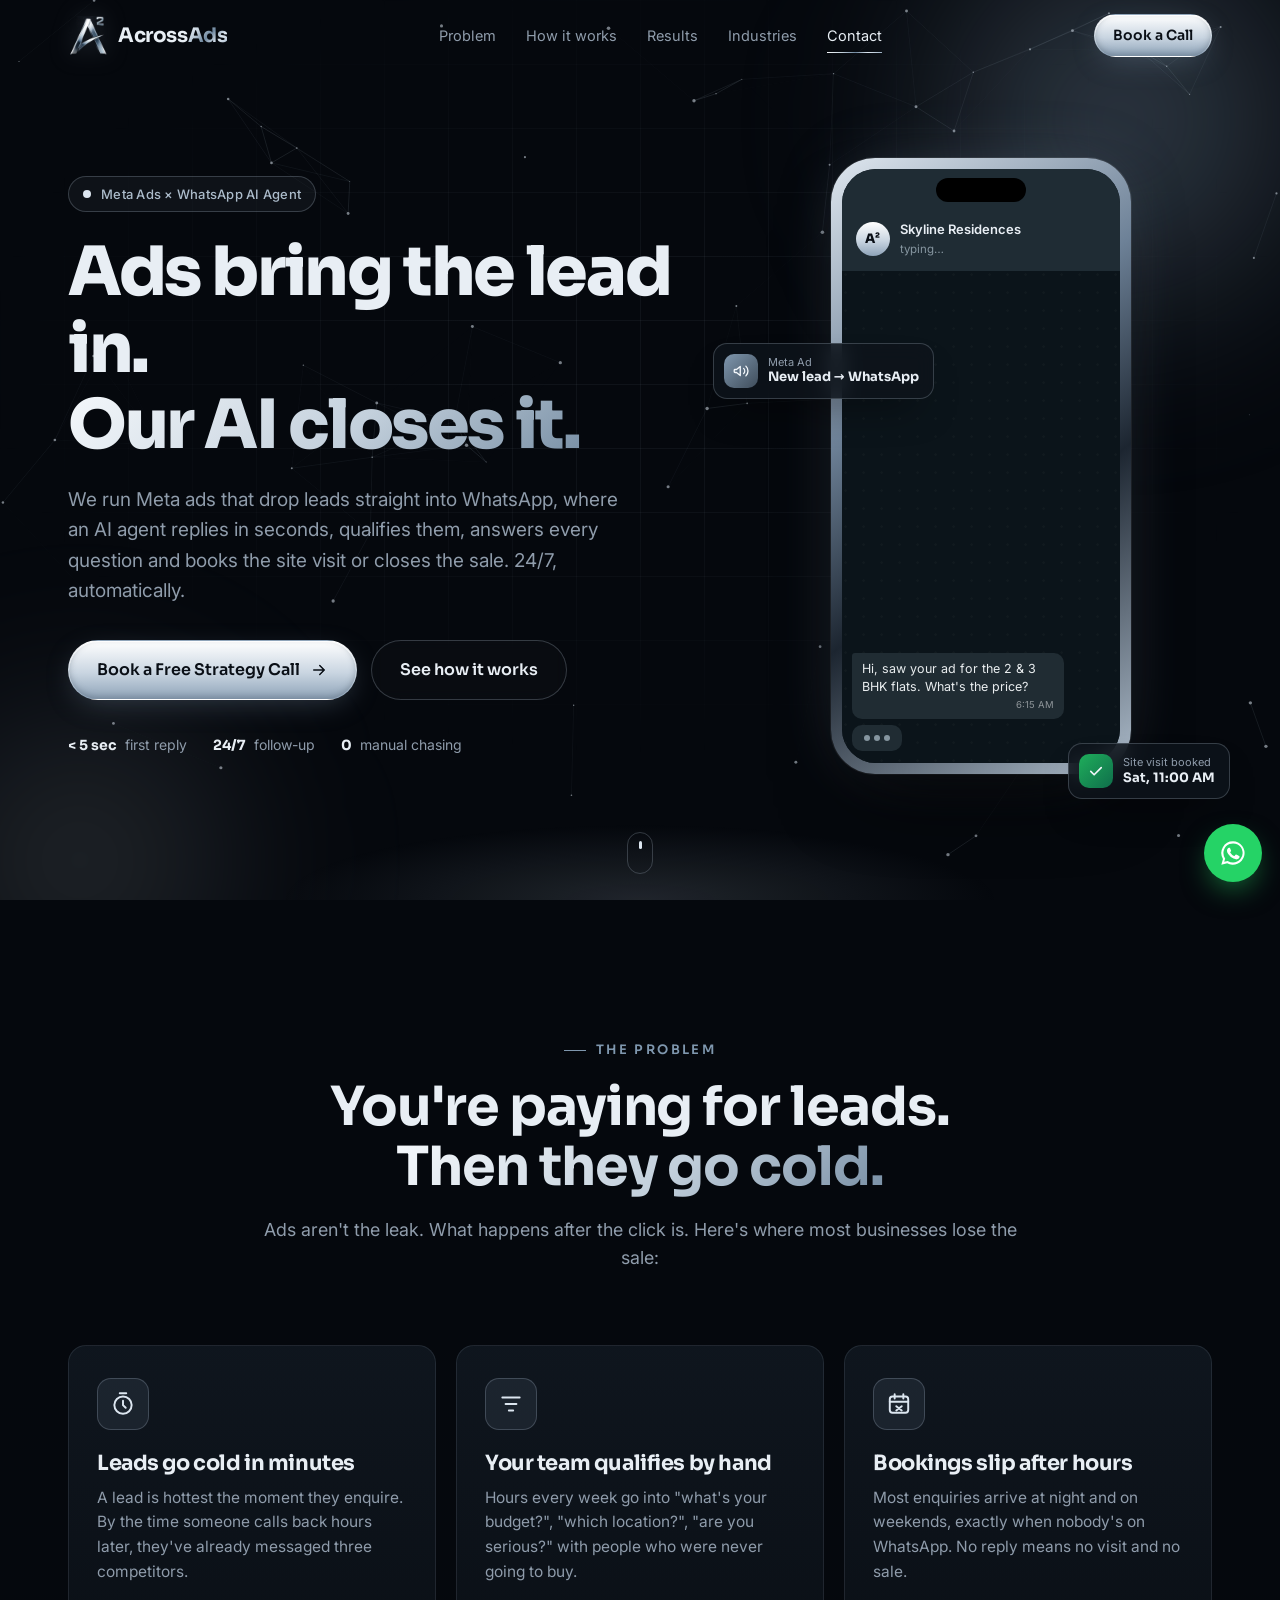
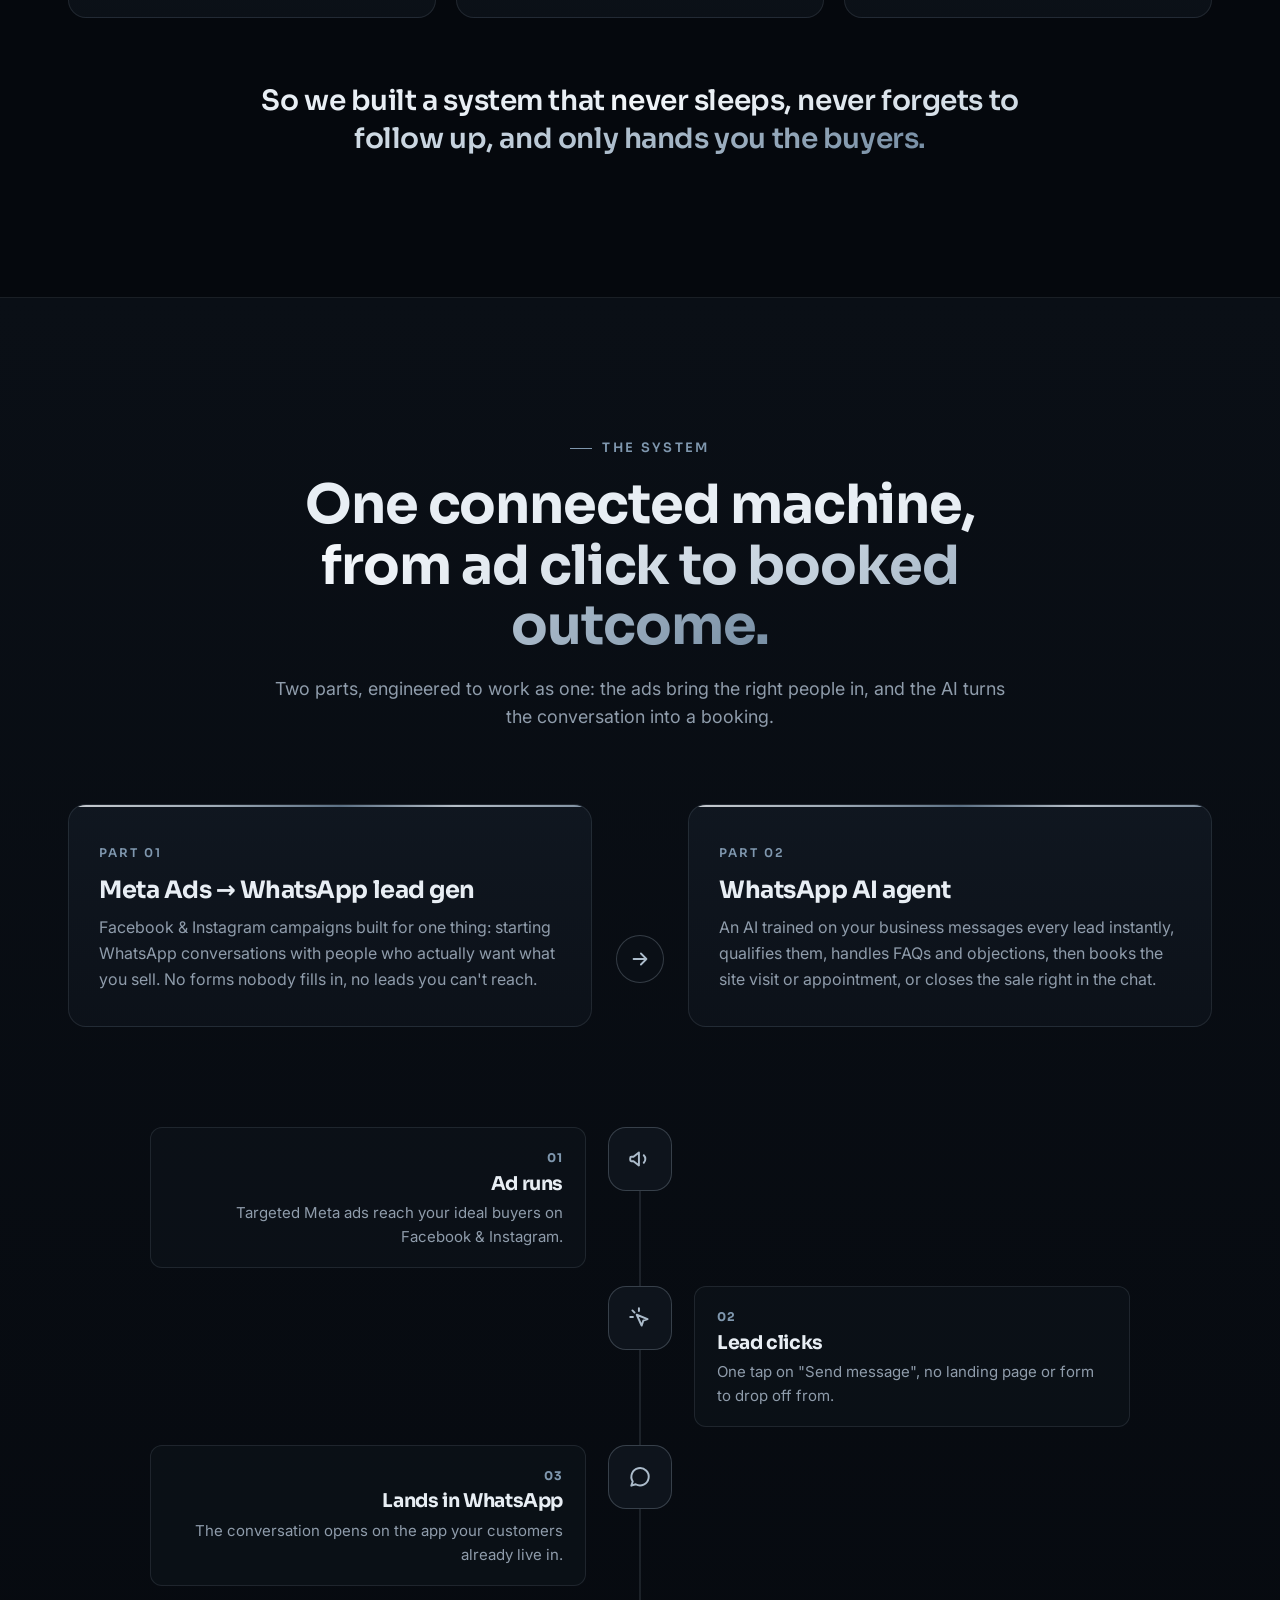
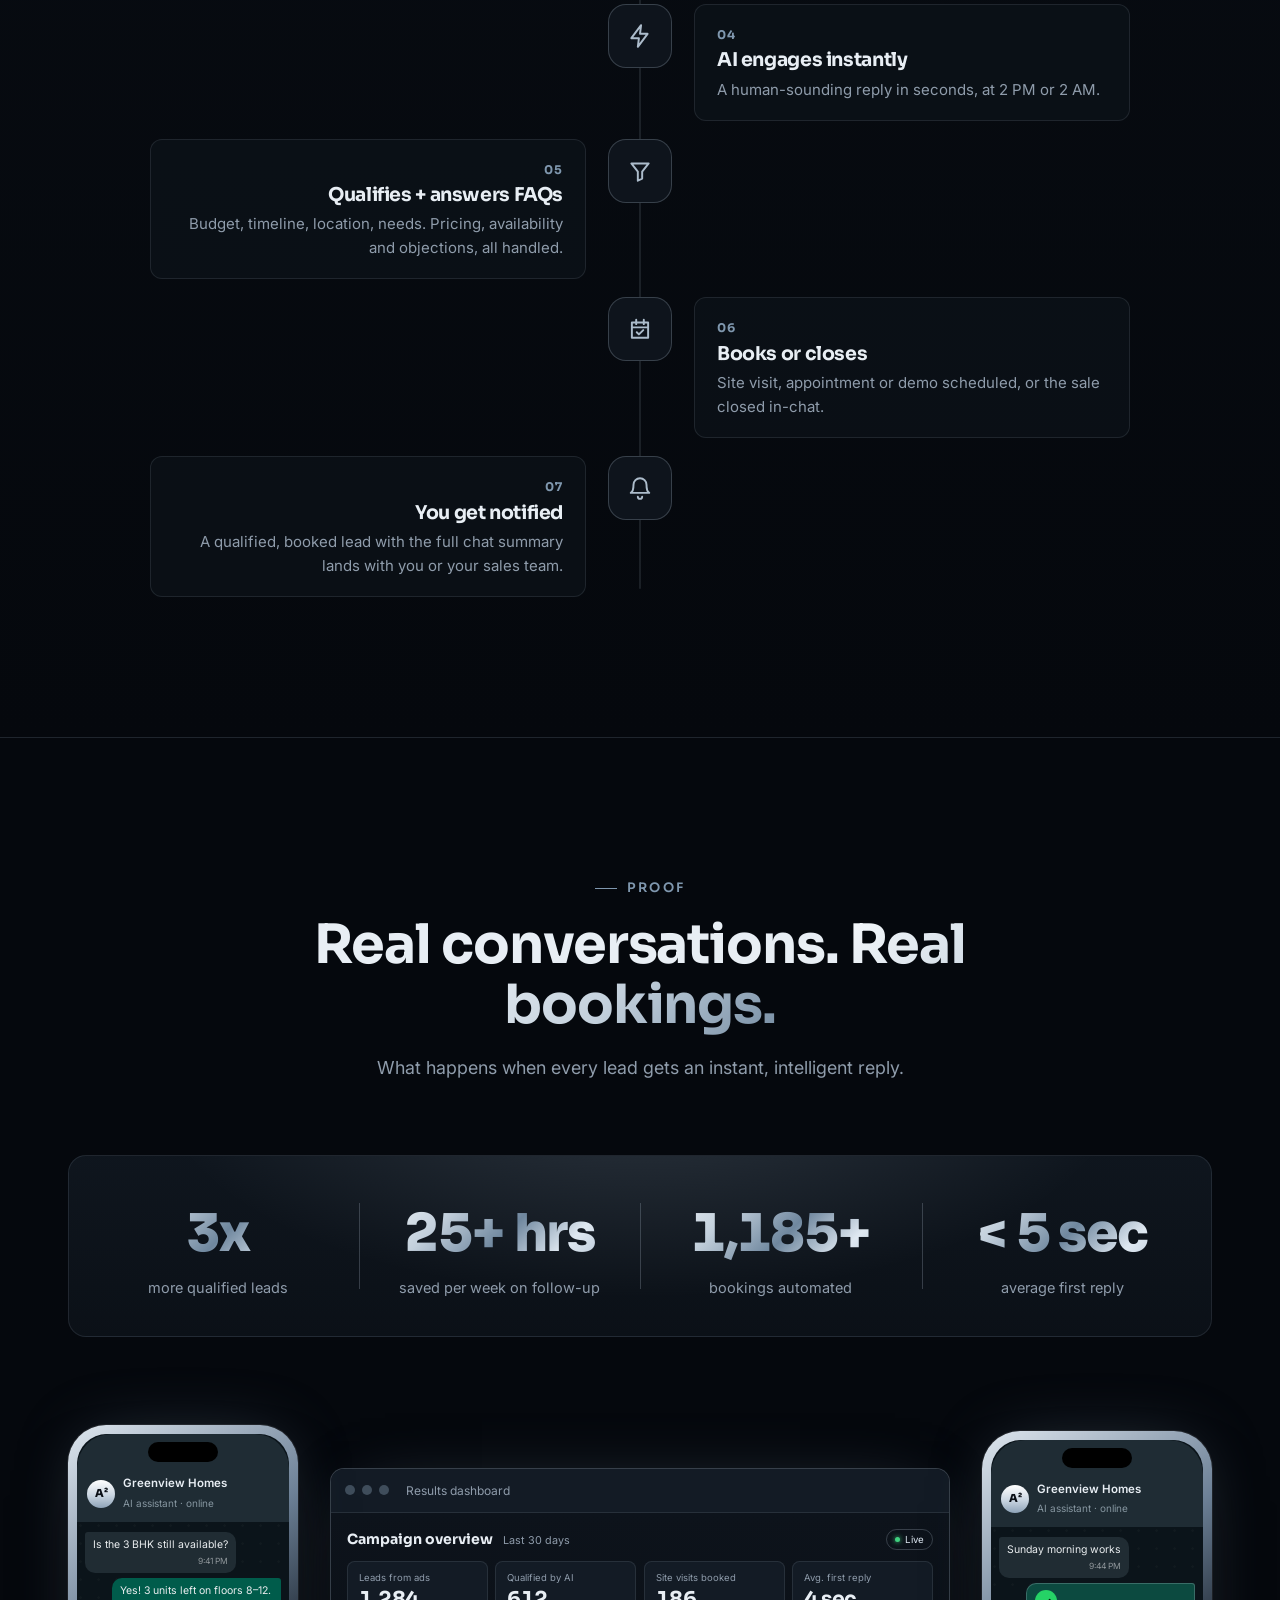
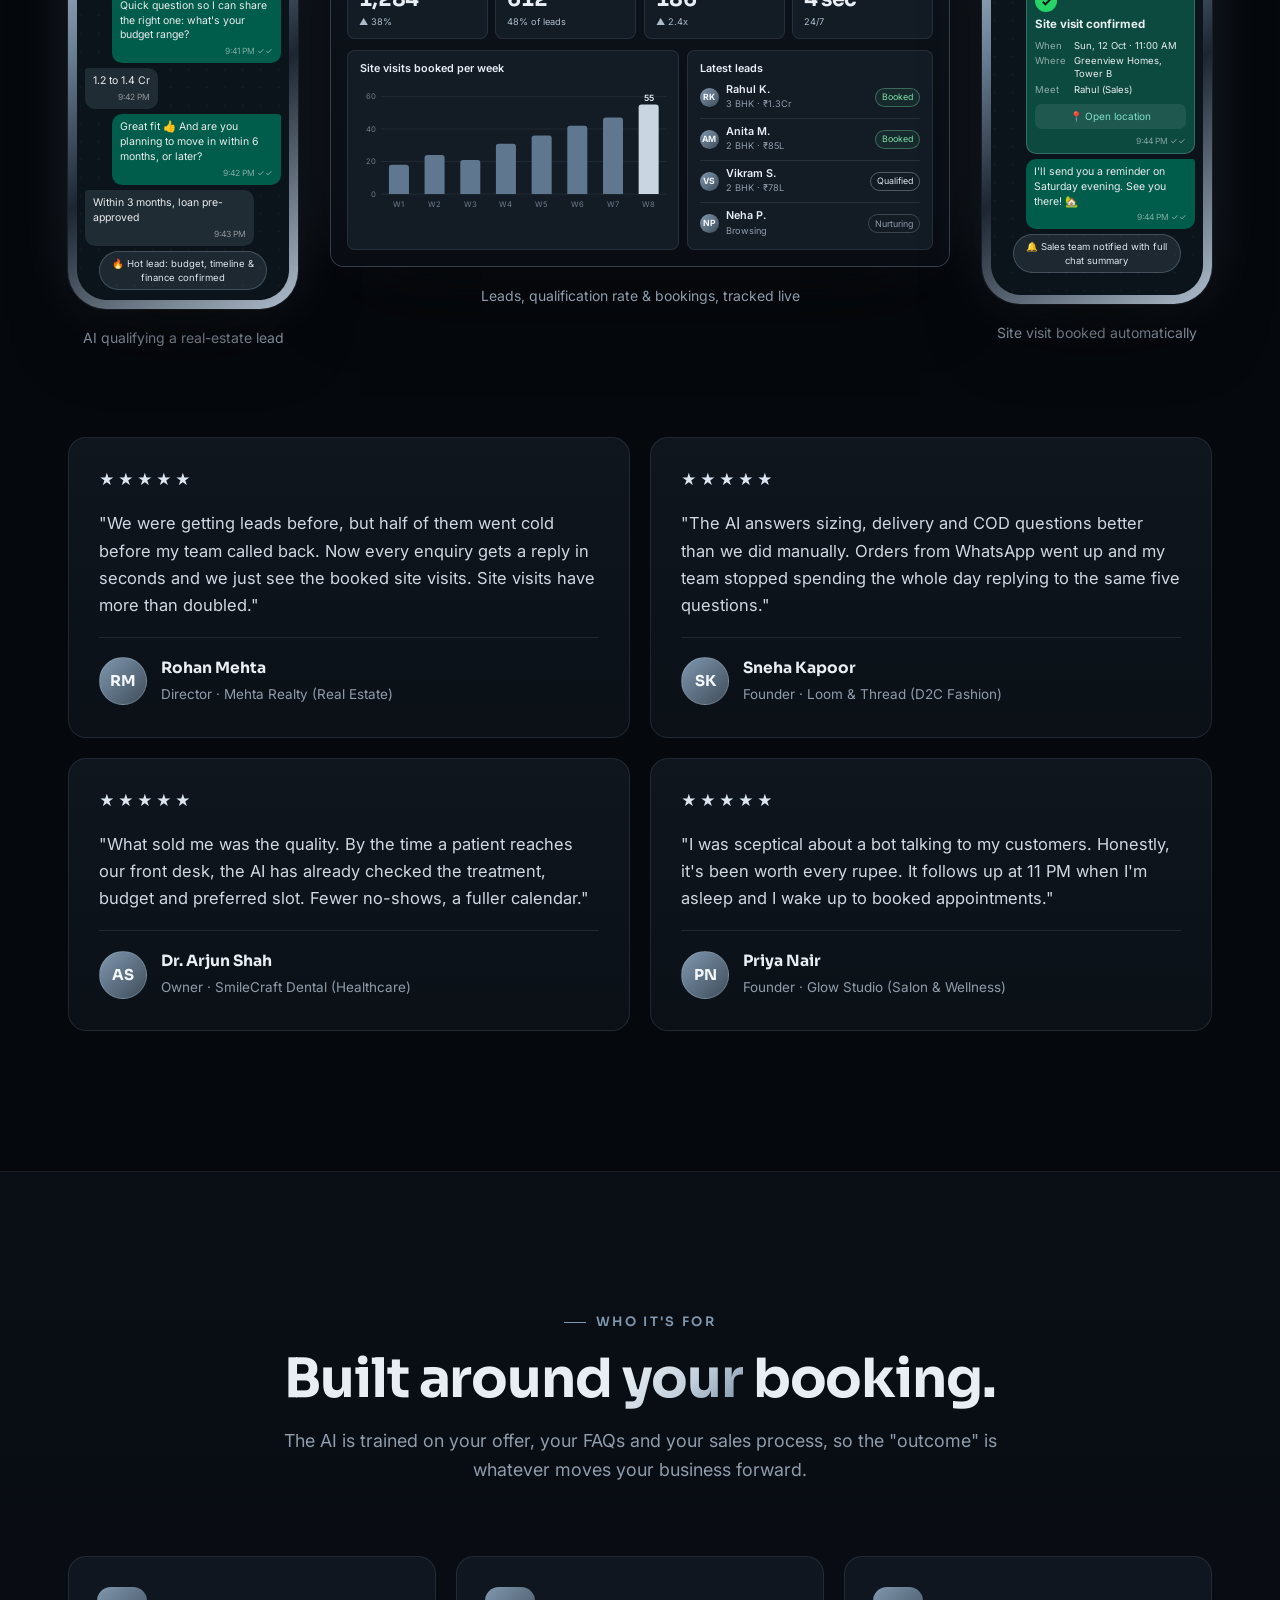
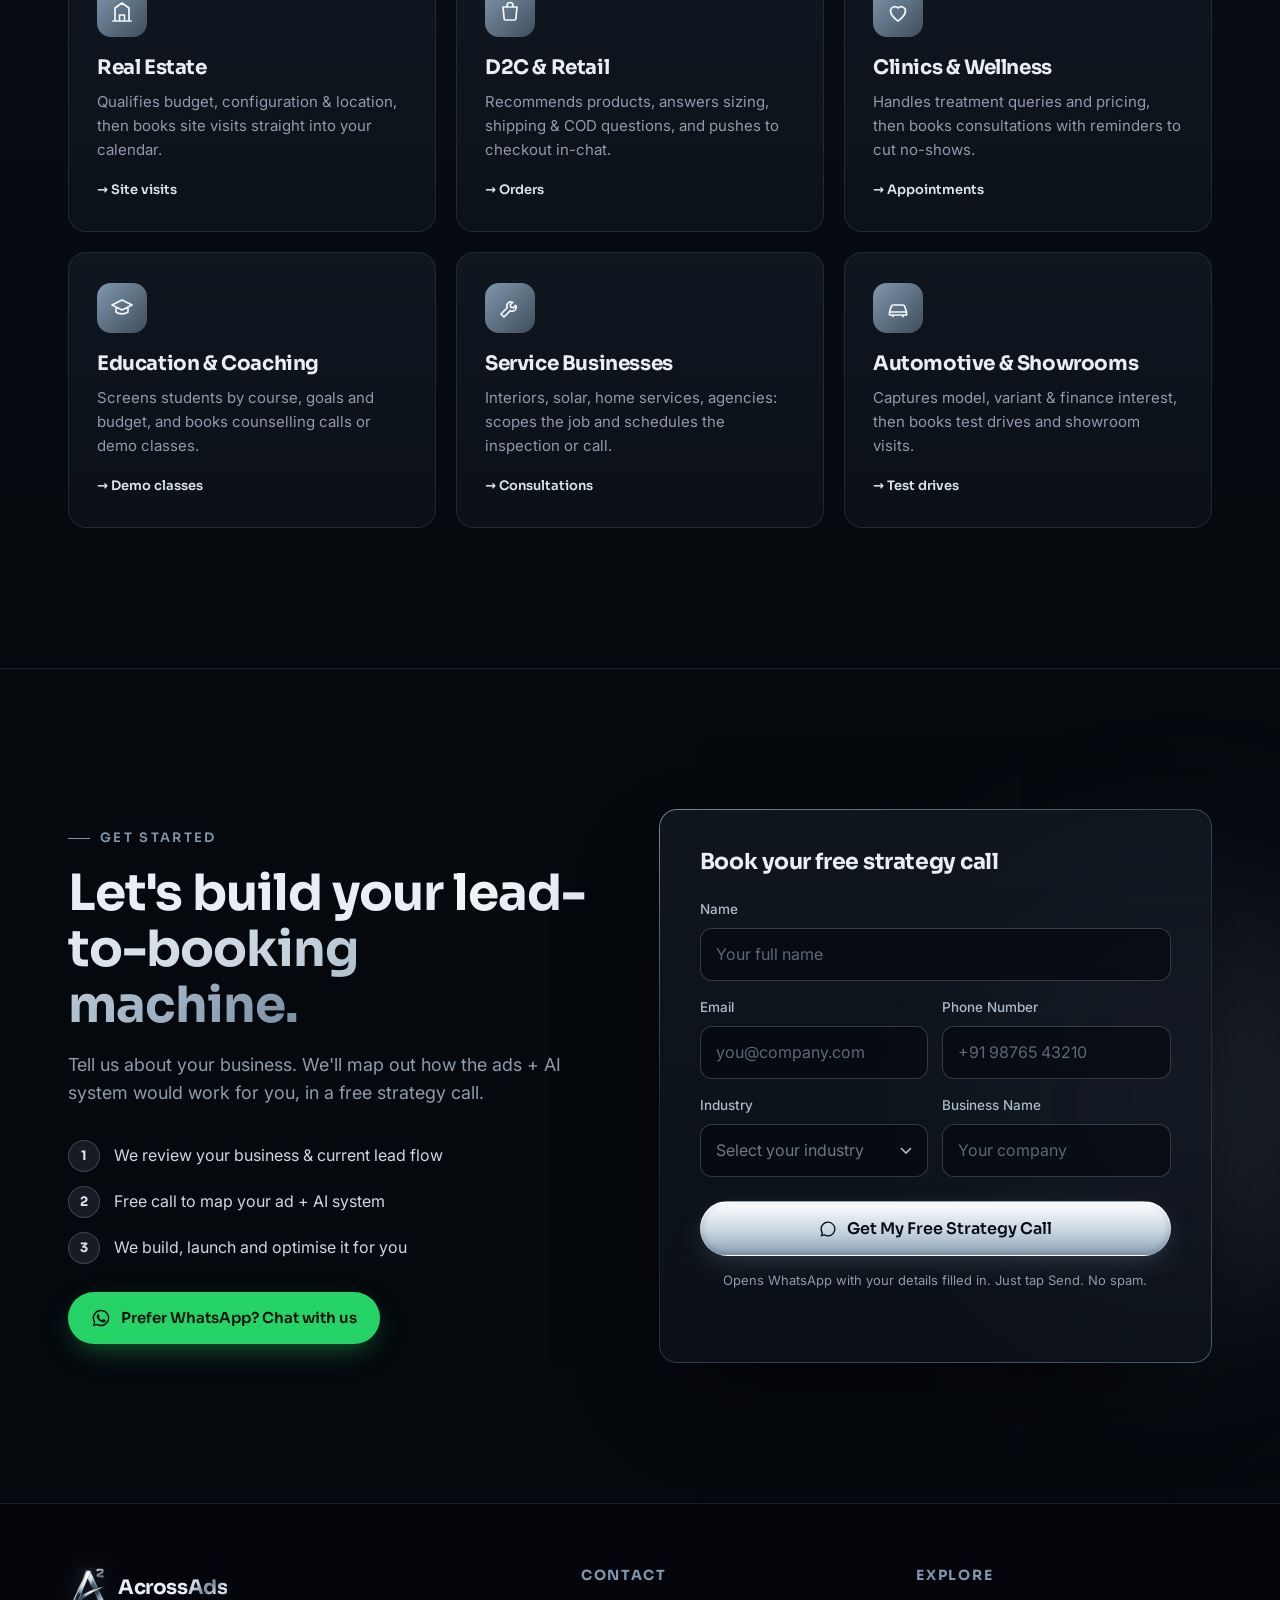
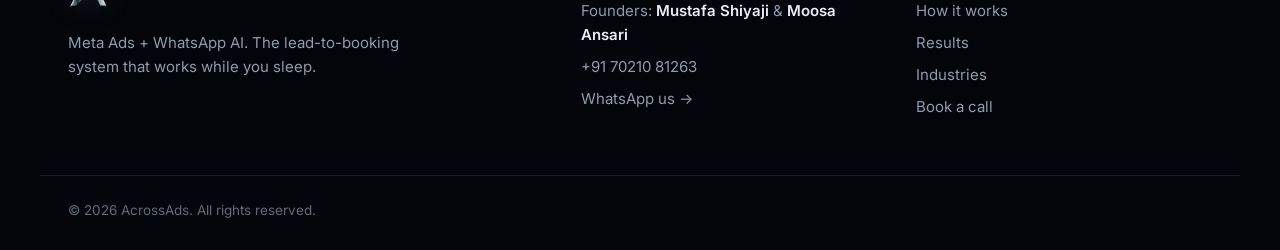
==== commit 42fd12b2: "Send contact form leads to WhatsApp Submitting the form now opens WhatsApp with the lead's name, ema" ====
--- a/acrossads/index.html
+++ b/acrossads/index.html
@@ -485,17 +485,14 @@
         </div>
 
         <!-- ─────────────────────────────────────────────────────────
-             LEAD FORM → sends to your email via Web3Forms (free, no backend)
-             SETUP (2 minutes):
-               1. Go to https://web3forms.com, enter the email you want leads sent to.
-               2. They email you an Access Key.
-               3. Paste it into the value="" of the access_key input below
-                  (replace YOUR_WEB3FORMS_ACCESS_KEY).
-             Until a key is added, submitting opens the visitor's email app
-             with the details pre-filled (mailto fallback, see script.js → FALLBACK_EMAIL).
+             LEAD FORM → sends the lead to your WhatsApp
+             On submit, WhatsApp opens with the details pre-typed to your number
+             (set in script.js → LEAD_WHATSAPP). The visitor taps Send.
+             OPTIONAL email copy: get a free key at https://web3forms.com and paste it
+             into the access_key value below (replace YOUR_WEB3FORMS_ACCESS_KEY).
              ───────────────────────────────────────────────────────── -->
         <form class="form reveal" id="leadForm" action="https://api.web3forms.com/submit" method="POST" novalidate>
-          <!-- 👇 PASTE YOUR WEB3FORMS ACCESS KEY HERE -->
+          <!-- 👇 OPTIONAL: Web3Forms key for an email copy of each lead -->
           <input type="hidden" name="access_key" value="YOUR_WEB3FORMS_ACCESS_KEY" />
           <input type="hidden" name="subject" value="New lead from AcrossAds website" />
           <input type="hidden" name="from_name" value="AcrossAds Website" />
@@ -542,10 +539,11 @@
           </div>
 
           <button type="submit" class="btn btn--chrome btn--lg btn--block" id="submitBtn">
+            <svg viewBox="0 0 24 24" width="18" height="18" aria-hidden="true"><path fill="currentColor" d="M12 2a10 10 0 0 0-8.6 15.1L2 22l5-1.3A10 10 0 1 0 12 2zm0 18.2a8.2 8.2 0 0 1-4.2-1.2l-.3-.2-3 .8.8-2.9-.2-.3A8.2 8.2 0 1 1 12 20.2z"/></svg>
             <span class="btn__label">Get My Free Strategy Call</span>
             <span class="btn__spinner" aria-hidden="true"></span>
           </button>
-          <p class="form__note">No spam. We reply within one business day.</p>
+          <p class="form__note">Opens WhatsApp with your details filled in. Just tap Send. No spam.</p>
           <p class="form__status" id="formStatus" role="status" aria-live="polite"></p>
         </form>
       </div>
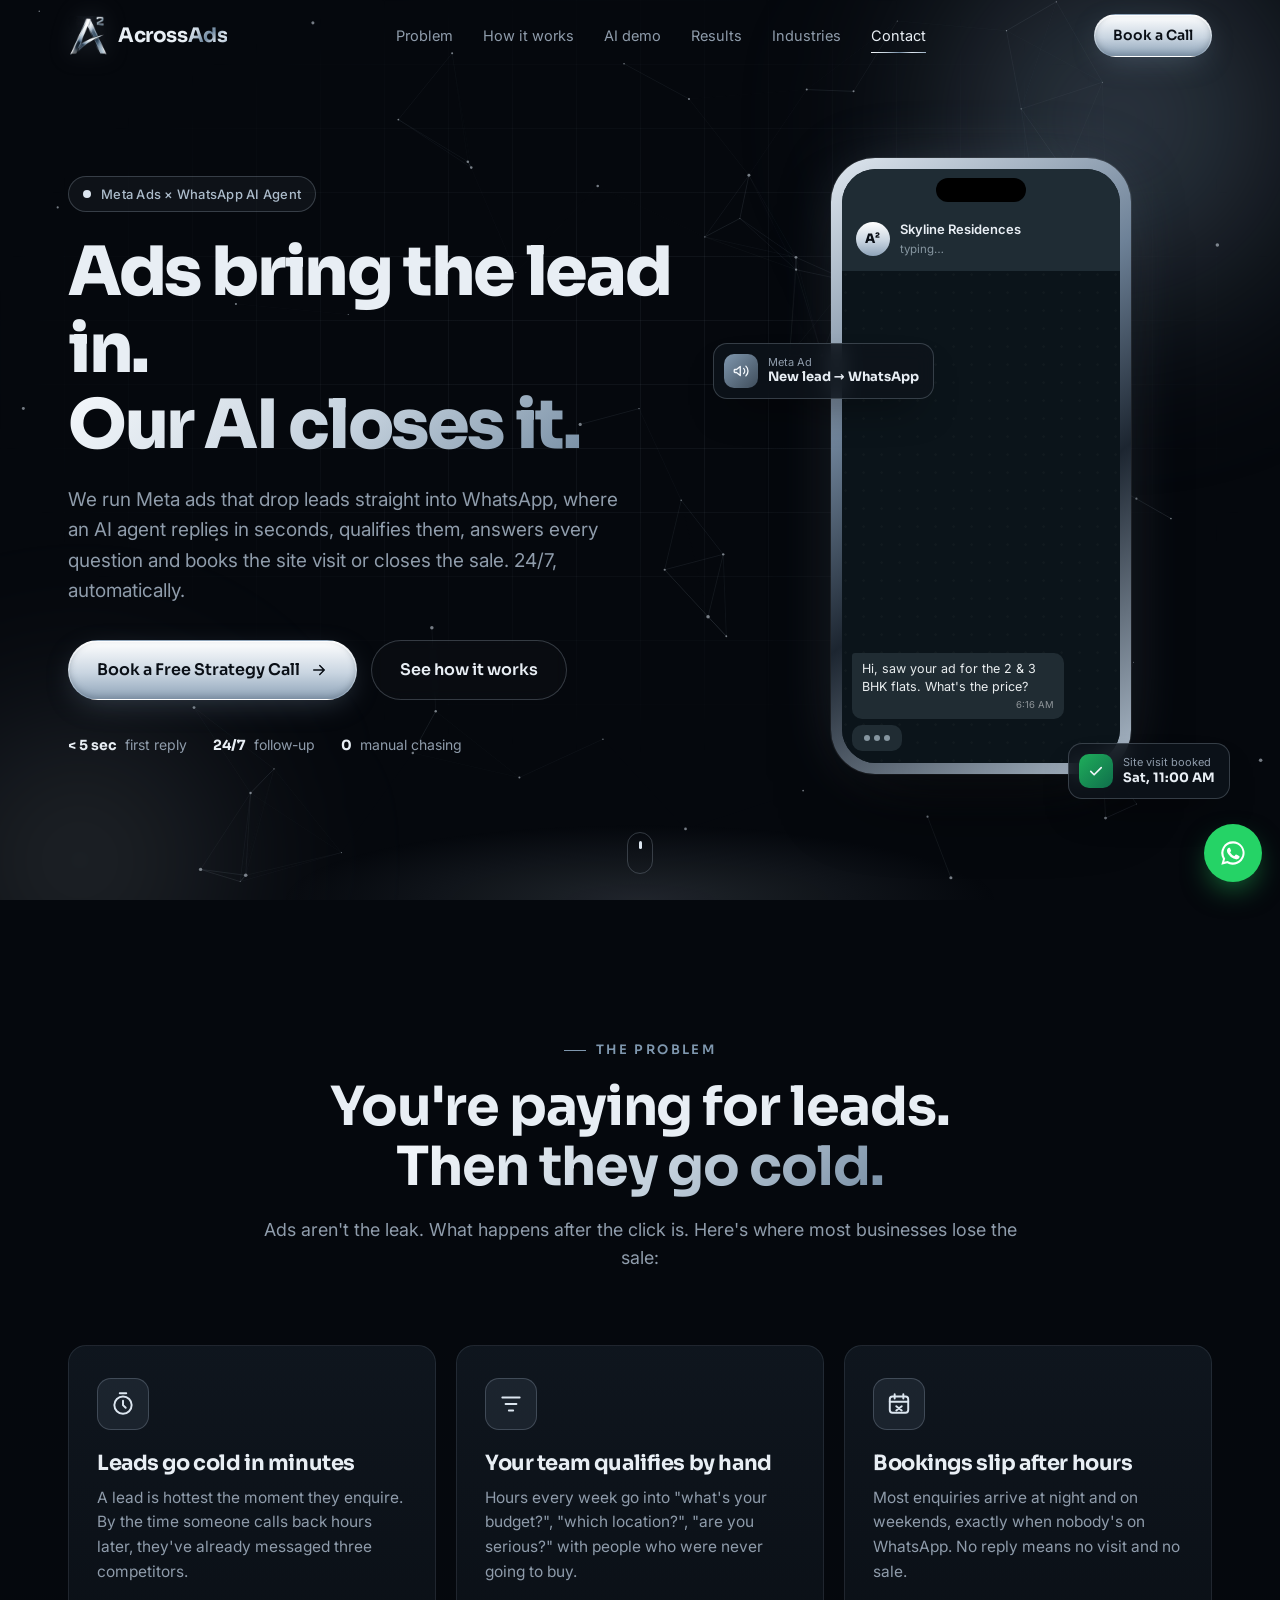
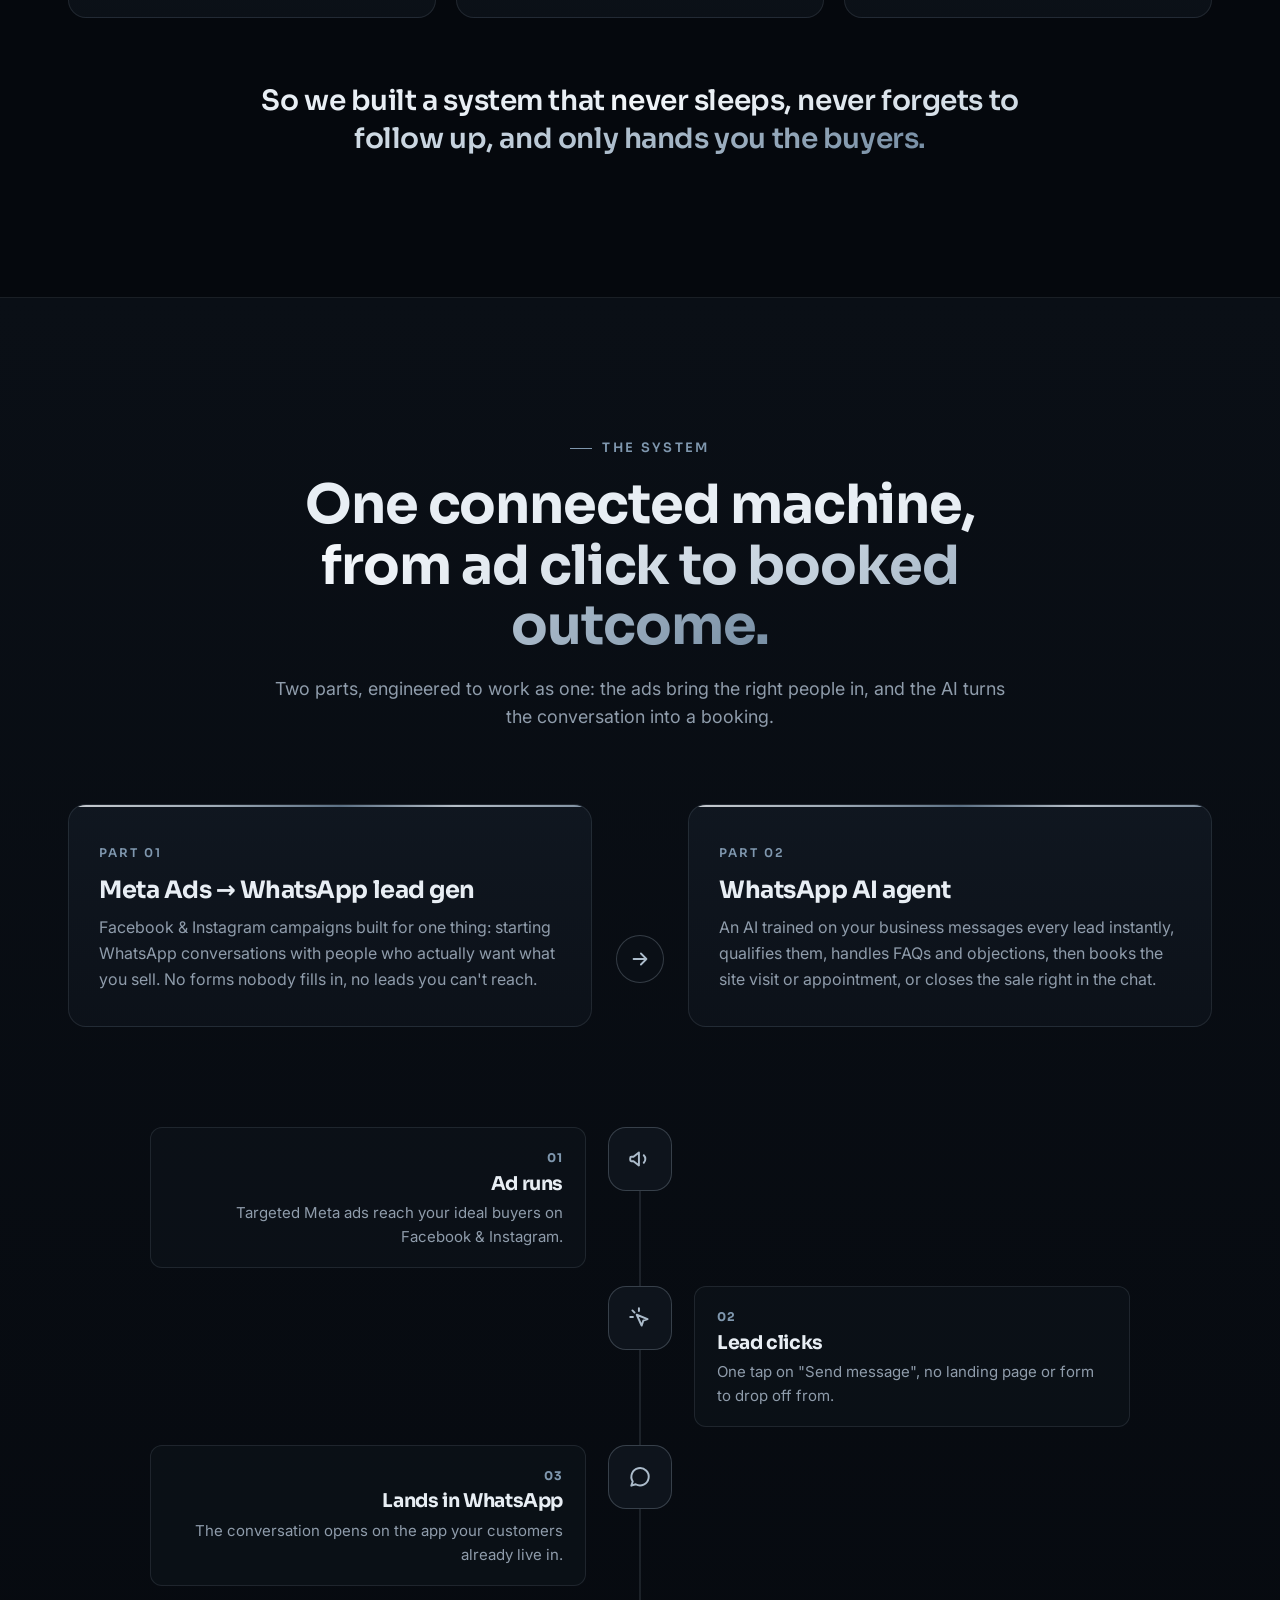
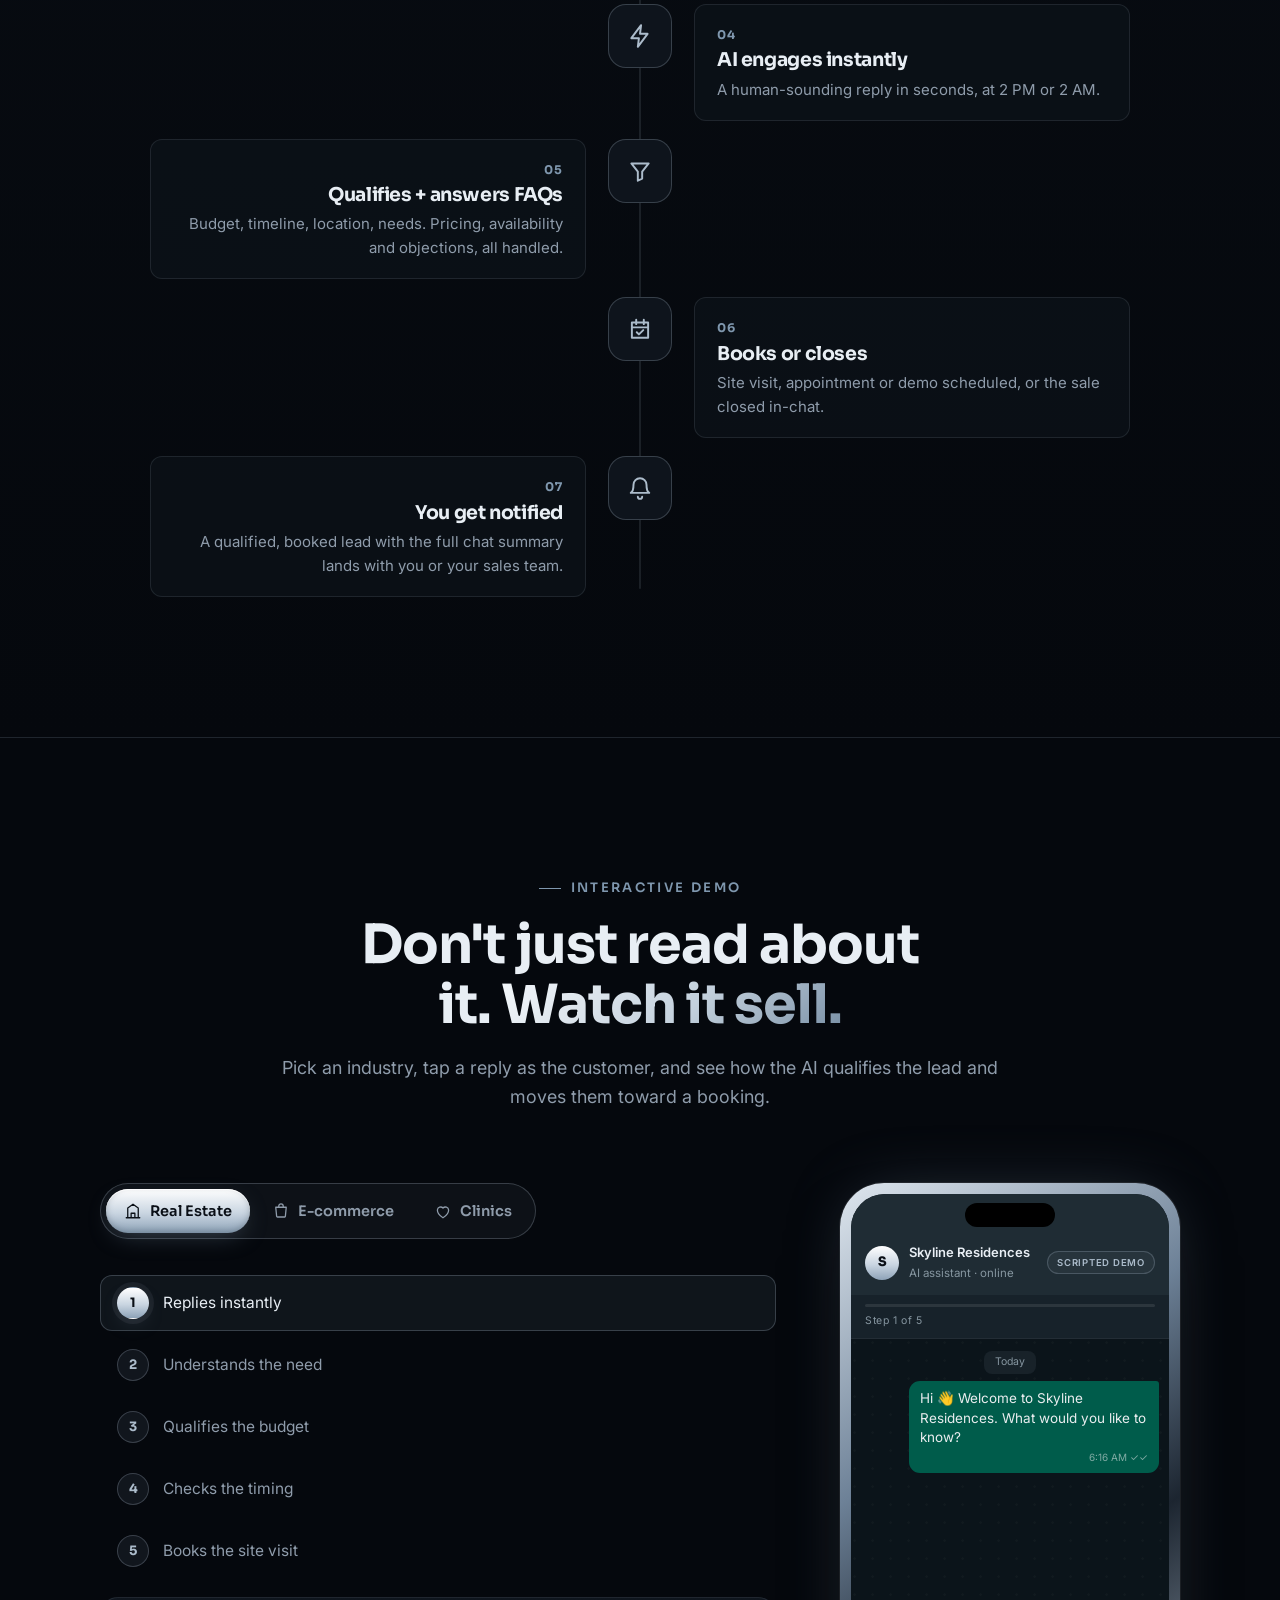
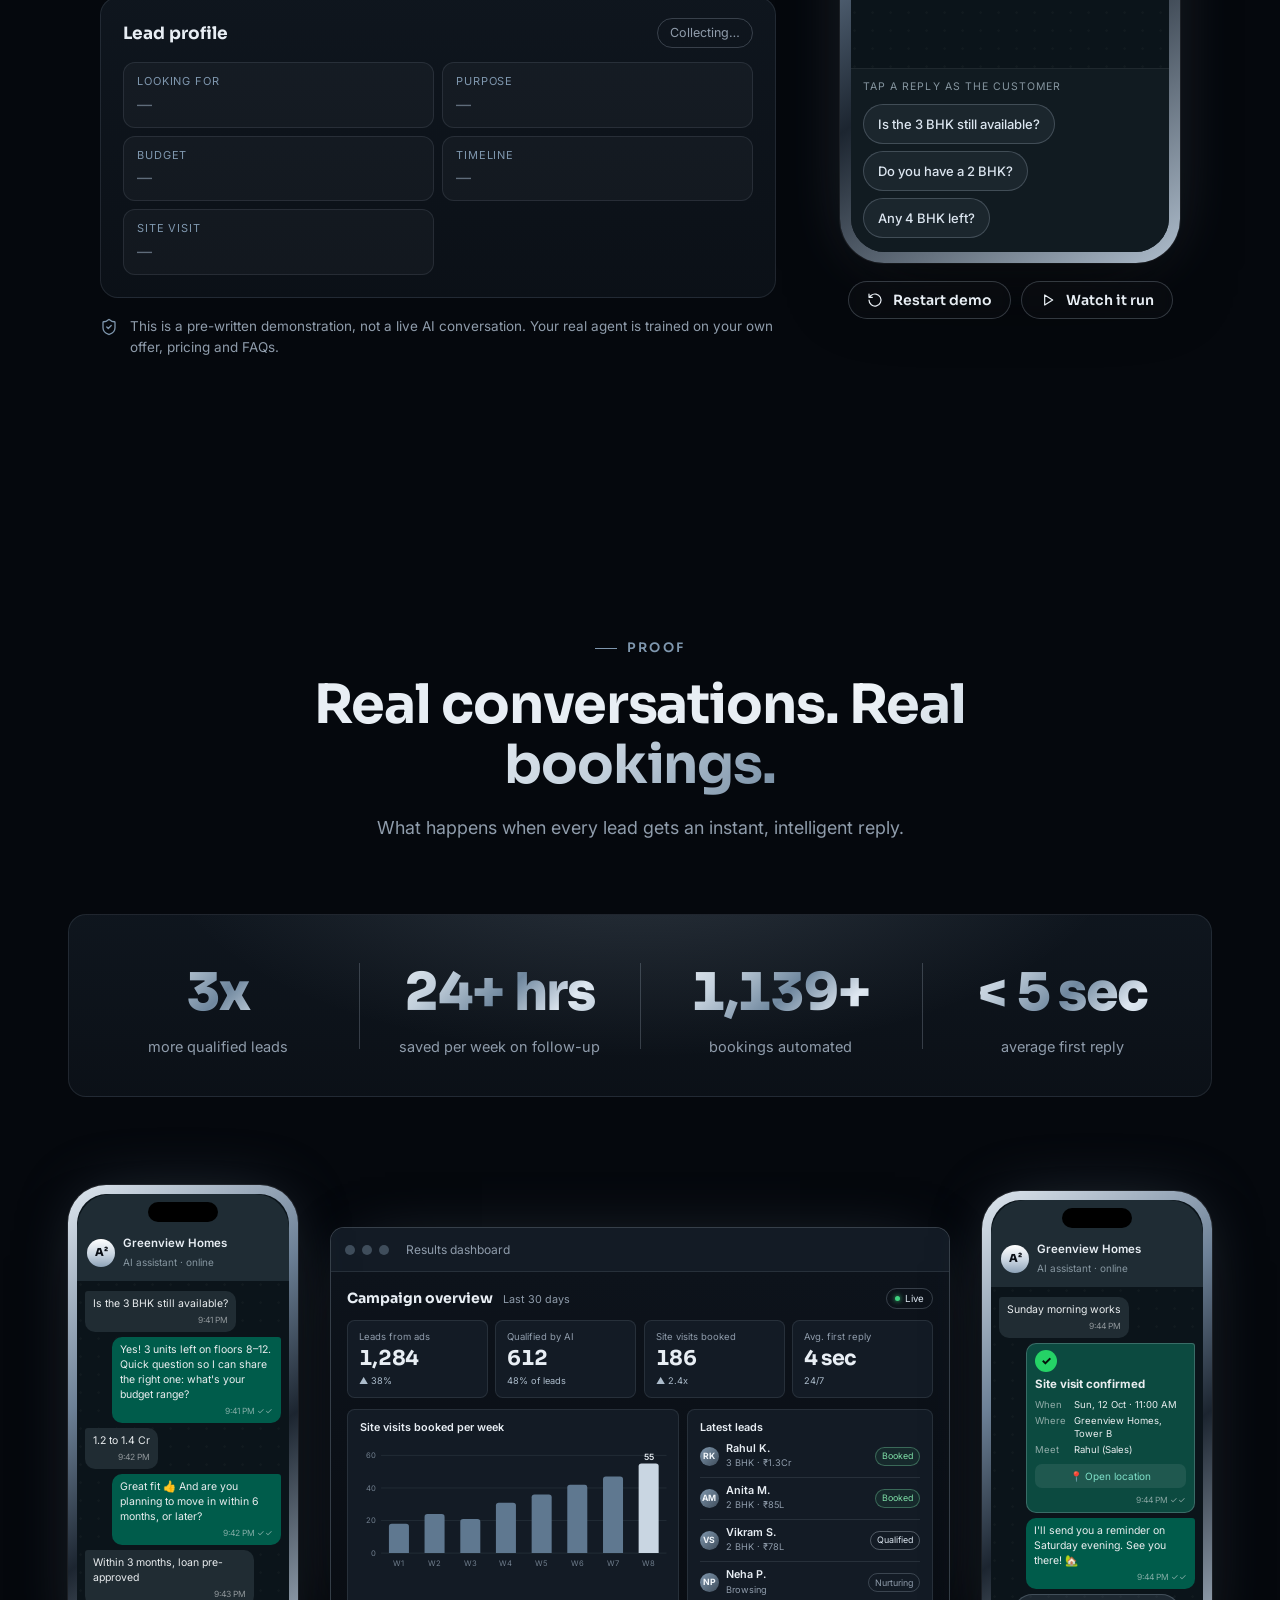
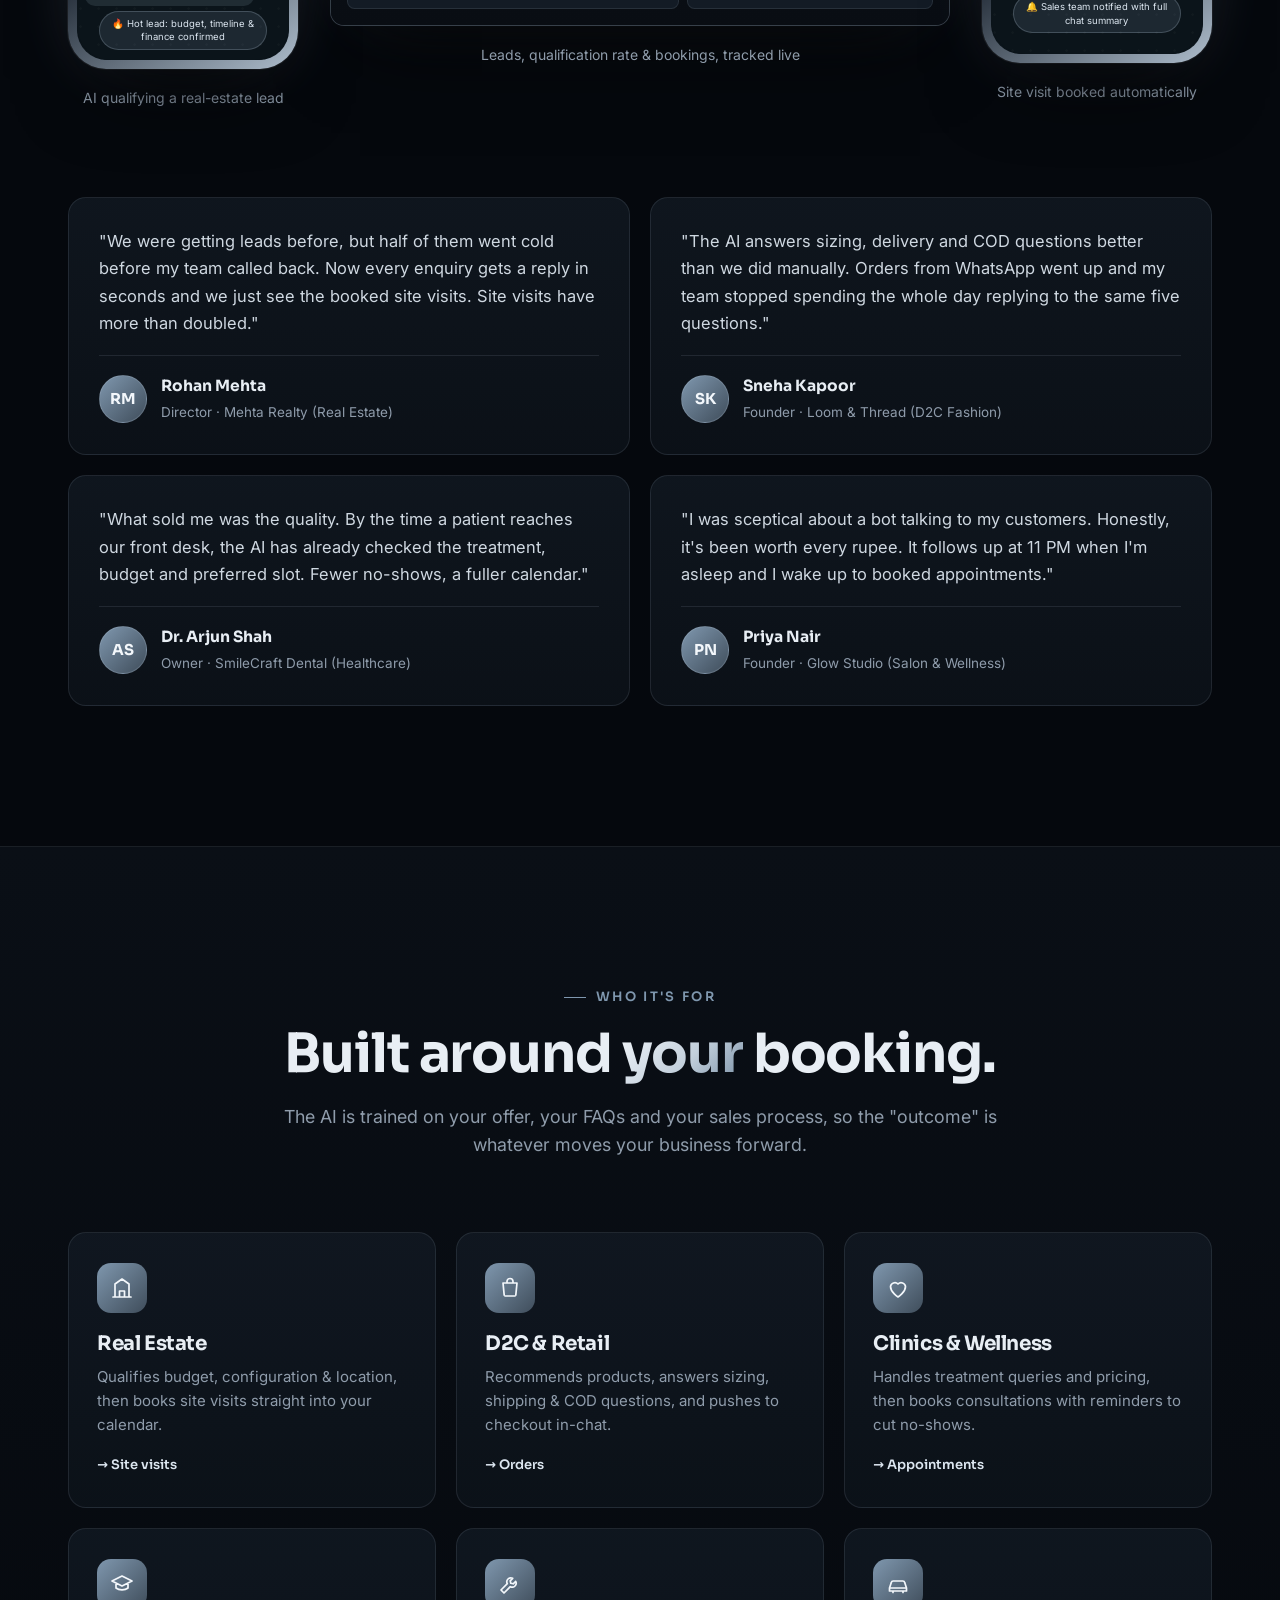
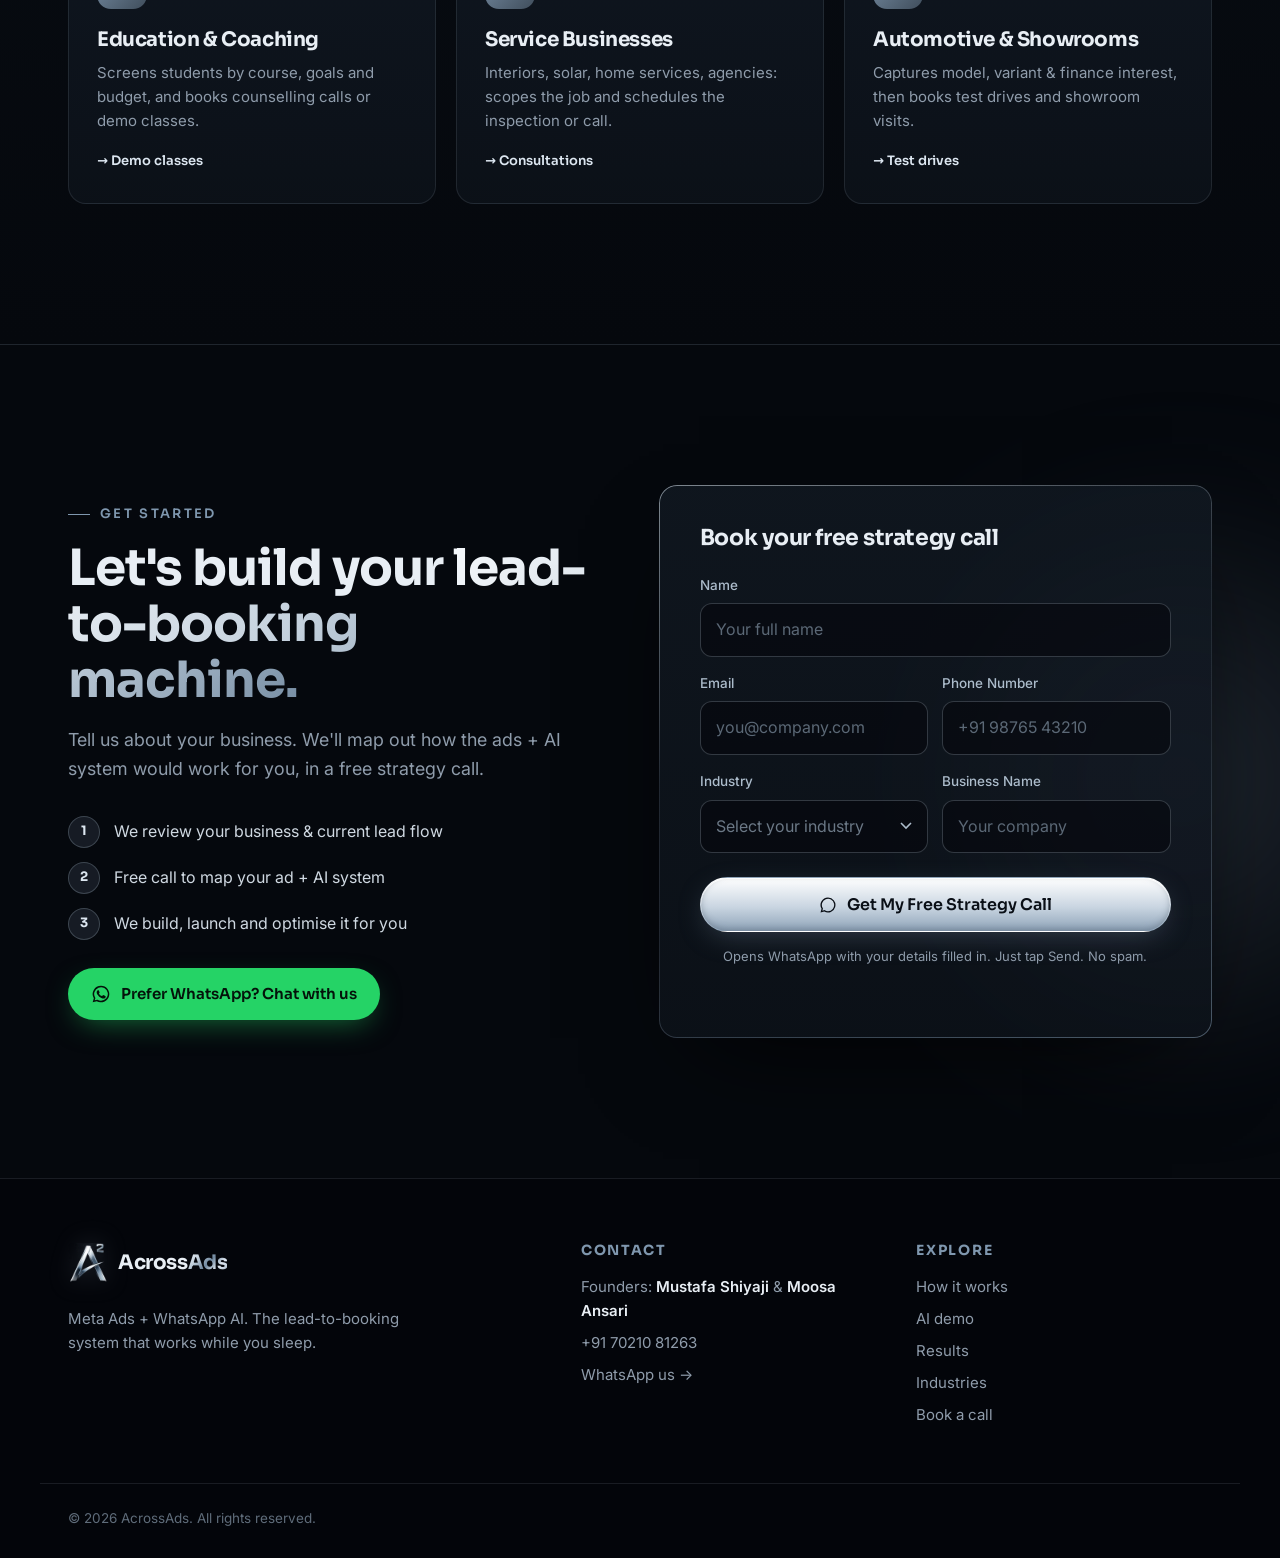
==== commit c3670318: "Add interactive AI demo below "How it works"; remove review stars - New "AI demo" section directly a" ====
--- a/acrossads/index.html
+++ b/acrossads/index.html
@@ -17,6 +17,7 @@
   <link rel="preconnect" href="https://fonts.gstatic.com" crossorigin />
   <link href="https://fonts.googleapis.com/css2?family=Sora:wght@500;600;700;800&family=Inter:wght@400;500;600&display=swap" rel="stylesheet" />
   <link rel="stylesheet" href="styles.css" />
+  <link rel="stylesheet" href="demo.css" />
 </head>
 <body>
 
@@ -35,6 +36,7 @@
       <nav class="nav__links" id="navLinks" aria-label="Primary">
         <a href="#problem">Problem</a>
         <a href="#system">How it works</a>
+        <a href="#demo">AI demo</a>
         <a href="#proof">Results</a>
         <a href="#industries">Industries</a>
         <a href="#contact">Contact</a>
@@ -230,6 +232,93 @@
             <div class="step__body"><span class="step__n">07</span><h4>You get notified</h4><p>A qualified, booked lead with the full chat summary lands with you or your sales team.</p></div>
           </li>
           </ol>
+        </div>
+      </div>
+    </section>
+
+    <!-- =========================================================
+         INTERACTIVE DEMO
+         A scripted WhatsApp conversation the visitor can play through (Real Estate, E-commerce, Clinics).
+         It is a demonstration, not a live AI, and the page says so. Logic: demo.js · styles: demo.css
+         ========================================================= -->
+    <section class="section" id="demo" aria-labelledby="demo-title">
+      <div class="container">
+        <div class="section__head reveal">
+          <p class="kicker">Interactive demo</p>
+          <h2 id="demo-title">Don't just read about it. <span class="chrome-text">Watch it sell.</span></h2>
+          <p class="lead">Pick an industry, tap a reply as the customer, and see how the AI qualifies the lead and moves them toward a booking.</p>
+        </div>
+
+        <div class="dm">
+          <div class="dm__tabs reveal" role="tablist" aria-label="Choose a business scenario" id="dmTabs">
+            <button class="dm-tab" role="tab" id="dm-tab-realestate" aria-selected="true" aria-controls="dmPanel" data-scenario="realestate" type="button">
+              <svg viewBox="0 0 24 24" aria-hidden="true"><path d="M3 21h18M5 21V8l7-5 7 5v13M9.5 21v-6h5v6"/></svg>Real Estate
+            </button>
+            <button class="dm-tab" role="tab" id="dm-tab-ecom" aria-selected="false" aria-controls="dmPanel" data-scenario="ecom" tabindex="-1" type="button">
+              <svg viewBox="0 0 24 24" aria-hidden="true"><path d="M5 7h14l-1.2 12.2a1 1 0 0 1-.8.8H7.2a1 1 0 0 1-1-.8zM9 7V5.5a3 3 0 0 1 6 0V7"/></svg>E-commerce
+            </button>
+            <button class="dm-tab" role="tab" id="dm-tab-clinic" aria-selected="false" aria-controls="dmPanel" data-scenario="clinic" tabindex="-1" type="button">
+              <svg viewBox="0 0 24 24" aria-hidden="true"><path d="M12 21s-7.5-4.6-7.5-10.4A4.4 4.4 0 0 1 12 8a4.4 4.4 0 0 1 7.5 2.6C19.5 16.4 12 21 12 21z"/></svg>Clinics
+            </button>
+          </div>
+
+          <div class="dm__device reveal" id="dmPanel" role="tabpanel" aria-labelledby="dm-tab-realestate">
+            <div class="phone dm-phone">
+              <div class="phone__notch"></div>
+              <div class="wa">
+                <div class="wa__head">
+                  <div class="wa__avatar" id="dmAvatar">S</div>
+                  <div>
+                    <b id="dmName">Skyline Residences</b>
+                    <small id="dmStatus">AI assistant · online</small>
+                  </div>
+                  <span class="dm-badge">Scripted demo</span>
+                </div>
+                <div class="dm-meter">
+                  <div class="dm-bar" id="dmBarWrap" role="progressbar" aria-label="Demo progress" aria-valuemin="0" aria-valuemax="5" aria-valuenow="0"><i id="dmBar"></i></div>
+                  <p id="dmStep">Step 1 of 5</p>
+                </div>
+                <div class="dm-body" id="dmBody" role="log" aria-live="polite" aria-relevant="additions" aria-label="Demo conversation" tabindex="0"></div>
+                <div class="dm-tray" id="dmTray">
+                  <p class="dm-hint" id="dmHint" hidden>Tap a reply as the customer</p>
+                  <div class="dm-opts" id="dmOpts"></div>
+                </div>
+              </div>
+            </div>
+            <div class="dm__ctrls">
+              <button class="btn btn--ghost btn--sm" id="dmRestart" type="button"><svg viewBox="0 0 24 24" aria-hidden="true"><path d="M3 12a9 9 0 1 0 3-6.7L3 8M3 3v5h5"/></svg>Restart demo</button>
+              <button class="btn btn--ghost btn--sm" id="dmAuto" type="button" aria-pressed="false"><svg viewBox="0 0 24 24" aria-hidden="true"><path d="M7 4.5v15l12-7.5z"/></svg>Watch it run</button>
+            </div>
+          </div>
+
+          <div class="dm__side">
+            <ol class="dm-steps reveal" id="dmSteps" aria-label="What the AI is doing in this conversation">
+          <li data-i="0" class="is-current"><span class="dm-steps__n"><span>1</span><svg viewBox="0 0 24 24" aria-hidden="true"><path d="M20 6 9 17l-5-5"/></svg></span>Replies instantly</li>
+          <li data-i="1"><span class="dm-steps__n"><span>2</span><svg viewBox="0 0 24 24" aria-hidden="true"><path d="M20 6 9 17l-5-5"/></svg></span>Understands the need</li>
+          <li data-i="2"><span class="dm-steps__n"><span>3</span><svg viewBox="0 0 24 24" aria-hidden="true"><path d="M20 6 9 17l-5-5"/></svg></span>Qualifies the budget</li>
+          <li data-i="3"><span class="dm-steps__n"><span>4</span><svg viewBox="0 0 24 24" aria-hidden="true"><path d="M20 6 9 17l-5-5"/></svg></span>Checks the timing</li>
+          <li data-i="4"><span class="dm-steps__n"><span>5</span><svg viewBox="0 0 24 24" aria-hidden="true"><path d="M20 6 9 17l-5-5"/></svg></span>Books the site visit</li>
+            </ol>
+
+            <aside class="dm-lead reveal" id="dmLead" aria-label="Lead details captured by the AI">
+              <div class="dm-lead__head">
+                <b>Lead profile</b>
+                <span class="dm-lead__st" id="dmLeadStatus">Collecting…</span>
+              </div>
+              <dl class="dm-lead__rows" id="dmLeadRows">
+            <div data-k="config"><dt>Looking for</dt><dd>—</dd></div>
+            <div data-k="purpose"><dt>Purpose</dt><dd>—</dd></div>
+            <div data-k="budget"><dt>Budget</dt><dd>—</dd></div>
+            <div data-k="timeline"><dt>Timeline</dt><dd>—</dd></div>
+            <div data-k="slot"><dt>Site visit</dt><dd>—</dd></div>
+              </dl>
+            </aside>
+
+            <p class="dm__note reveal">
+              <svg viewBox="0 0 24 24" aria-hidden="true"><path d="M20 13c0 5-3.5 7.5-7.66 8.95a1 1 0 0 1-.67-.01C7.5 20.5 4 18 4 13V6a1 1 0 0 1 1-1c2 0 4.5-1.2 6.24-2.72a1.17 1.17 0 0 1 1.52 0C14.51 3.81 17 5 19 5a1 1 0 0 1 1 1z"/><path d="m9 12 2 2 4-4"/></svg>
+              <span>This is a pre-written demonstration, not a live AI conversation. Your real agent is trained on your own offer, pricing and FAQs.</span>
+            </p>
+          </div>
         </div>
       </div>
     </section>
@@ -371,7 +460,6 @@
              <div class="t-card__avatar">RM</div> with  <img class="t-card__avatar" src="assets/client.jpg" alt="Name" /> -->
         <div class="testimonials">
           <blockquote class="t-card reveal">
-            <div class="t-card__stars" aria-label="5 out of 5">★★★★★</div>
             <p>"We were getting leads before, but half of them went cold before my team called back. Now every enquiry gets a reply in seconds and we just see the booked site visits. Site visits have more than doubled."</p>
             <footer>
               <div class="t-card__avatar">RM</div>
@@ -380,7 +468,6 @@
           </blockquote>
 
           <blockquote class="t-card reveal">
-            <div class="t-card__stars" aria-label="5 out of 5">★★★★★</div>
             <p>"The AI answers sizing, delivery and COD questions better than we did manually. Orders from WhatsApp went up and my team stopped spending the whole day replying to the same five questions."</p>
             <footer>
               <div class="t-card__avatar">SK</div>
@@ -389,7 +476,6 @@
           </blockquote>
 
           <blockquote class="t-card reveal">
-            <div class="t-card__stars" aria-label="5 out of 5">★★★★★</div>
             <p>"What sold me was the quality. By the time a patient reaches our front desk, the AI has already checked the treatment, budget and preferred slot. Fewer no-shows, a fuller calendar."</p>
             <footer>
               <div class="t-card__avatar">AS</div>
@@ -398,7 +484,6 @@
           </blockquote>
 
           <blockquote class="t-card reveal">
-            <div class="t-card__stars" aria-label="5 out of 5">★★★★★</div>
             <p>"I was sceptical about a bot talking to my customers. Honestly, it's been worth every rupee. It follows up at 11 PM when I'm asleep and I wake up to booked appointments."</p>
             <footer>
               <div class="t-card__avatar">PN</div>
@@ -573,6 +658,7 @@
       <div class="footer__col">
         <h4>Explore</h4>
         <p><a href="#system">How it works</a></p>
+        <p><a href="#demo">AI demo</a></p>
         <p><a href="#proof">Results</a></p>
         <p><a href="#industries">Industries</a></p>
         <p><a href="#contact">Book a call</a></p>
@@ -589,5 +675,6 @@
   </a>
 
   <script src="script.js" defer></script>
+  <script src="demo.js" defer></script>
 </body>
 </html>
--- a/acrossads/styles.css
+++ b/acrossads/styles.css
@@ -491,7 +491,6 @@
 .testimonials { display: grid; grid-template-columns: repeat(2, 1fr); gap: 20px; }
 .t-card { margin: 0; padding: 30px; display: flex; flex-direction: column; gap: 18px; transition: transform .35s var(--ease), border-color .35s; }
 .t-card:hover { transform: translateY(-5px); border-color: var(--line-strong); }
-.t-card__stars { color: var(--chrome); letter-spacing: 3px; font-size: 15px; }
 .t-card p { font-size: 16.5px; line-height: 1.65; color: #cfd8e1; flex: 1; }
 .t-card footer { display: flex; align-items: center; gap: 14px; padding-top: 18px; border-top: 1px solid var(--line); }
 .t-card__avatar { width: 48px; height: 48px; border-radius: 50%; flex: none; display: grid; place-items: center; object-fit: cover; background: var(--grad-steel); border: 1px solid var(--line-strong); color: var(--chrome-hi); font-family: var(--font-display); font-weight: 700; font-size: 15px; }
--- a/acrossads/demo.css
+++ b/acrossads/demo.css
@@ -0,0 +1,152 @@
+/* =============================================================
+   Interactive AI demo — built in the site's own theme
+   (blue-black surfaces, brushed chrome + steel, WhatsApp-style chat).
+   Reuses tokens and the .phone / .wa chat look from styles.css.
+   Every class here is prefixed dm- so nothing else on the page is touched.
+   ============================================================= */
+
+.dm {
+  display: grid;
+  grid-template-columns: minmax(0, 1fr);
+  grid-template-areas: "tabs" "device" "side";
+  gap: 36px 64px;
+  max-width: 1080px;
+  margin: 0 auto;
+}
+.dm__tabs { grid-area: tabs; justify-self: start; }
+.dm__device { grid-area: device; display: grid; justify-items: center; align-content: start; gap: 18px; min-width: 0; }
+.dm__side { grid-area: side; display: grid; gap: 18px; align-content: start; min-width: 0; }
+@media (min-width: 960px) {
+  .dm { grid-template-columns: minmax(0, 1fr) 340px; grid-template-areas: "tabs device" "side device"; grid-template-rows: auto 1fr; align-items: start; }
+}
+@media (max-width: 959px) { .dm__tabs { justify-self: center; } }
+
+/* ---------- Scenario tabs (chrome pill, like the site's buttons) ---------- */
+.dm-tabs, .dm__tabs {
+  display: inline-flex; gap: 4px; padding: 5px; max-width: 100%;
+  border-radius: 999px; border: 1px solid var(--line-strong); background: rgba(172, 188, 203, .05);
+}
+.dm-tab {
+  display: inline-flex; align-items: center; gap: 8px;
+  min-height: 44px; padding: 0 18px; border: 0; border-radius: 999px;
+  font-family: var(--font-display); font-weight: 600; font-size: 14.5px; color: var(--muted);
+  background: none; cursor: pointer; white-space: nowrap;
+  transition: color .25s, background-color .3s, box-shadow .3s;
+}
+.dm-tab:hover { color: var(--text); }
+.dm-tab svg { width: 18px; height: 18px; fill: none; stroke: currentColor; stroke-width: 1.7; stroke-linecap: round; stroke-linejoin: round; }
+.dm-tab[aria-selected="true"] {
+  color: #0a0f16; background: var(--grad-chrome-soft);
+  box-shadow: inset 0 1px 0 rgba(255, 255, 255, .9), inset 0 -2px 6px rgba(63, 77, 91, .35), 0 8px 26px -8px var(--glow);
+}
+@media (max-width: 480px) { .dm-tab { padding: 0 13px; font-size: 14px; } .dm-tab svg { display: none; } }
+
+/* ---------- Phone (the site's chrome phone, resized for interaction) ---------- */
+.dm-phone.phone { width: 340px; height: 680px; aspect-ratio: auto; max-width: 100%; }
+.dm-phone .wa { height: 100%; }
+.dm-phone .wa__head { padding-top: 48px; }
+.dm-badge {
+  margin-left: auto; flex: none; padding: 3px 9px; border-radius: 999px;
+  font-size: 9.5px; font-weight: 600; letter-spacing: .08em; text-transform: uppercase;
+  color: var(--steel-lt); border: 1px solid var(--line-strong); background: rgba(172, 188, 203, .06); white-space: nowrap;
+}
+.dm-meter { padding: 9px 14px 8px; background: #17222a; border-bottom: 1px solid rgba(255, 255, 255, .05); display: grid; gap: 6px; }
+.dm-bar { height: 3px; border-radius: 3px; overflow: hidden; background: rgba(255, 255, 255, .09); }
+.dm-bar i { display: block; height: 100%; width: 0; border-radius: 3px; background: linear-gradient(90deg, var(--steel), var(--chrome-hi)); box-shadow: 0 0 10px var(--glow); transition: width .7s var(--ease); }
+.dm-meter p { font-size: 10.5px; letter-spacing: .06em; color: #8696a0; }
+
+.dm-body {
+  flex: 1; min-height: 0; overflow-y: auto; overscroll-behavior: contain;
+  padding: 12px 10px; display: flex; flex-direction: column; gap: 7px;
+  background: #0b141a radial-gradient(circle at 20% 20%, rgba(255, 255, 255, .025) 1px, transparent 1.5px) 0 0 / 18px 18px;
+  scrollbar-width: thin; scrollbar-color: rgba(172, 188, 203, .3) transparent;
+}
+.dm-body::-webkit-scrollbar { width: 5px; }
+.dm-body::-webkit-scrollbar-thumb { border-radius: 5px; background: rgba(172, 188, 203, .3); }
+.dm-day { align-self: center; padding: 3px 11px; border-radius: 8px; font-size: 10.5px; color: #8696a0; background: #182229; }
+
+/* Same bubble language as the hero chat: customer on the left, the AI agent in green on the right */
+.dm-msg { max-width: 84%; padding: 8px 11px 9px; border-radius: 11px; font-size: 13.5px; line-height: 1.45; color: #e9edef; overflow-wrap: anywhere; animation: msgIn .45s var(--ease) both; }
+.dm-msg small { display: block; text-align: right; font-size: 10px; color: rgba(233, 237, 239, .55); margin-top: 2px; }
+.dm-msg--in { align-self: flex-start; background: #202c33; border-top-left-radius: 3px; }
+.dm-msg--out { align-self: flex-end; background: #005c4b; border-top-right-radius: 3px; }
+.dm-typing { align-self: flex-end; display: flex; gap: 4px; padding: 11px 13px; border-radius: 11px; border-top-right-radius: 3px; background: #005c4b; animation: msgIn .3s var(--ease) both; }
+.dm-typing i { width: 6px; height: 6px; border-radius: 50%; background: rgba(233, 237, 239, .7); animation: blink 1.2s infinite; }
+.dm-typing i:nth-child(2) { animation-delay: .15s; }
+.dm-typing i:nth-child(3) { animation-delay: .3s; }
+
+/* Result card (same finish as the site's booking confirmation) */
+.dm-card { align-self: flex-end; width: min(94%, 268px); padding: 11px 13px 12px; border-radius: 11px; border-top-right-radius: 3px; background: #0c4a40; border: 1px solid rgba(220, 230, 240, .22); animation: msgIn .5s var(--ease) both; }
+.dm-card--soft { background: #1a2632; }
+.dm-card__head { display: flex; align-items: center; gap: 9px; margin-bottom: 8px; }
+.dm-card__ok { width: 22px; height: 22px; flex: none; border-radius: 50%; display: grid; place-items: center; background: var(--wa); color: #04120a; font-weight: 800; font-size: 12px; }
+.dm-card--soft .dm-card__ok { background: var(--grad-chrome-soft); color: #0a0f16; }
+.dm-card b { font-family: var(--font-display); font-size: 13.5px; }
+.dm-card dl { display: grid; grid-template-columns: auto 1fr; gap: 3px 10px; margin: 0 0 8px; font-size: 11.5px; }
+.dm-card dt { color: rgba(233, 237, 239, .6); }
+.dm-card dd { margin: 0; text-align: right; }
+.dm-card p { font-size: 11px; color: #7fe0c8; }
+.dm-card--soft p { color: var(--steel-lt); }
+.dm-tag { align-self: center; max-width: 100%; text-align: center; font-size: 11px; color: var(--chrome); padding: 5px 11px; border-radius: 999px; background: rgba(127, 151, 174, .16); border: 1px solid var(--line-strong); animation: msgIn .45s var(--ease) both; }
+
+/* Reply tray */
+.dm-tray { min-height: 124px; padding: 10px 12px 14px; background: #111b21; border-top: 1px solid rgba(255, 255, 255, .06); }
+.dm-hint { margin-bottom: 8px; font-size: 10.5px; letter-spacing: .1em; text-transform: uppercase; color: #8696a0; }
+.dm-opts { display: flex; flex-wrap: wrap; gap: 7px; }
+.dm-qr {
+  min-height: 40px; padding: 8px 14px; border-radius: 999px; cursor: pointer;
+  font: inherit; font-size: 13px; font-weight: 500; text-align: left; color: var(--chrome);
+  background: rgba(172, 188, 203, .07); border: 1px solid var(--line-strong);
+  animation: msgIn .45s var(--ease) both; animation-delay: calc(var(--i, 0) * 70ms);
+  transition: border-color .2s, background-color .2s, transform .3s var(--ease);
+}
+.dm-qr:hover { border-color: var(--steel-lt); background: rgba(172, 188, 203, .15); transform: translateY(-2px); }
+.dm-qr:active { transform: translateY(0) scale(.98); }
+.dm-opts .btn { animation: msgIn .45s var(--ease) both; }
+
+.dm__ctrls { display: flex; flex-wrap: wrap; justify-content: center; gap: 10px; }
+.dm__ctrls .btn svg { width: 16px; height: 16px; fill: none; stroke: currentColor; stroke-width: 1.8; stroke-linecap: round; stroke-linejoin: round; }
+.dm__ctrls .btn:hover svg { transform: none; }
+
+/* Flat chat card on small screens (no phone bezel, more room) */
+@media (max-width: 640px) {
+  .dm-phone.phone { width: 100%; max-width: 440px; height: min(640px, 84svh); min-height: 520px; padding: 0; border-radius: 22px; background: none; box-shadow: 0 30px 70px -30px rgba(0, 0, 0, .9), 0 0 0 1px var(--line-strong); }
+  .dm-phone .phone__notch { display: none; }
+  .dm-phone .wa { border-radius: 22px; }
+  .dm-phone .wa__head { padding-top: 14px; }
+}
+
+/* ---------- Left column: what the AI is doing + captured lead ---------- */
+.dm-steps { list-style: none; margin: 0; padding: 0; display: grid; gap: 6px; }
+.dm-steps li { display: flex; align-items: center; gap: 14px; padding: 11px 16px; border-radius: var(--radius-sm); border: 1px solid transparent; color: var(--muted); font-size: 15.5px; transition: background-color .4s, border-color .4s, color .4s; }
+.dm-steps__n { width: 32px; height: 32px; flex: none; border-radius: 50%; display: grid; place-items: center; font-family: var(--font-display); font-weight: 700; font-size: 13px; background: rgba(127, 151, 174, .1); border: 1px solid var(--line-strong); color: var(--steel-lt); transition: background .4s, color .4s, border-color .4s, box-shadow .4s; }
+.dm-steps__n svg { display: none; width: 14px; height: 14px; fill: none; stroke: currentColor; stroke-width: 2.6; stroke-linecap: round; stroke-linejoin: round; }
+.dm-steps li.is-current { color: var(--text); background: rgba(127, 151, 174, .09); border-color: var(--line-strong); }
+.dm-steps li.is-current .dm-steps__n { background: var(--grad-chrome-soft); color: #0a0f16; border-color: transparent; box-shadow: 0 0 0 5px rgba(172, 188, 203, .08), 0 8px 22px -8px var(--glow); }
+.dm-steps li.is-done { color: #cfd8e1; }
+.dm-steps li.is-done .dm-steps__n { background: rgba(127, 151, 174, .22); color: var(--chrome); border-color: rgba(220, 230, 240, .35); }
+.dm-steps li.is-done .dm-steps__n span { display: none; }
+.dm-steps li.is-done .dm-steps__n svg { display: block; }
+
+.dm-lead { padding: 20px 22px 22px; border-radius: var(--radius); border: 1px solid var(--line); background: linear-gradient(180deg, rgba(19, 27, 37, .72), rgba(14, 20, 28, .72)); display: grid; gap: 14px; }
+.dm-lead__head { display: flex; align-items: center; justify-content: space-between; gap: 12px; }
+.dm-lead__head b { font-family: var(--font-display); font-size: 17px; }
+.dm-lead__st { font-size: 12.5px; padding: 4px 12px; border-radius: 999px; border: 1px solid var(--line-strong); color: var(--muted); white-space: nowrap; }
+.dm-lead.is-complete .dm-lead__st { color: #7fe0a8; border-color: rgba(127, 224, 168, .35); background: rgba(63, 209, 127, .08); }
+.dm-lead__rows { display: grid; grid-template-columns: repeat(2, minmax(0, 1fr)); gap: 8px; margin: 0; }
+.dm-lead__rows > div { padding: 10px 13px; border-radius: 12px; background: rgba(255, 255, 255, .03); border: 1px solid var(--line); transition: background-color .5s, border-color .5s; }
+.dm-lead__rows dt { font-size: 11px; letter-spacing: .08em; text-transform: uppercase; color: var(--steel); }
+.dm-lead__rows dd { margin: 2px 0 0; font-size: 15px; font-weight: 500; color: #5f6c7a; }
+.dm-lead__rows > div.is-set { background: rgba(127, 151, 174, .1); border-color: var(--line-strong); animation: msgIn .5s var(--ease) both; }
+.dm-lead__rows > div.is-set dd { color: var(--text); }
+@media (max-width: 420px) { .dm-lead__rows { grid-template-columns: 1fr; } }
+
+.dm__note { display: flex; gap: 12px; align-items: flex-start; font-size: 13.5px; line-height: 1.55; color: var(--muted); }
+.dm__note svg { flex: none; width: 18px; height: 18px; margin-top: 2px; fill: none; stroke: var(--steel); stroke-width: 1.7; stroke-linecap: round; stroke-linejoin: round; }
+
+@media (prefers-reduced-motion: reduce) {
+  .dm-msg, .dm-card, .dm-tag, .dm-qr, .dm-typing { animation: none; }
+}
+
+/* keep the section heading from leaving a single orphan word on mid-width screens */
+#demo .section__head h2 { text-wrap: balance; }
